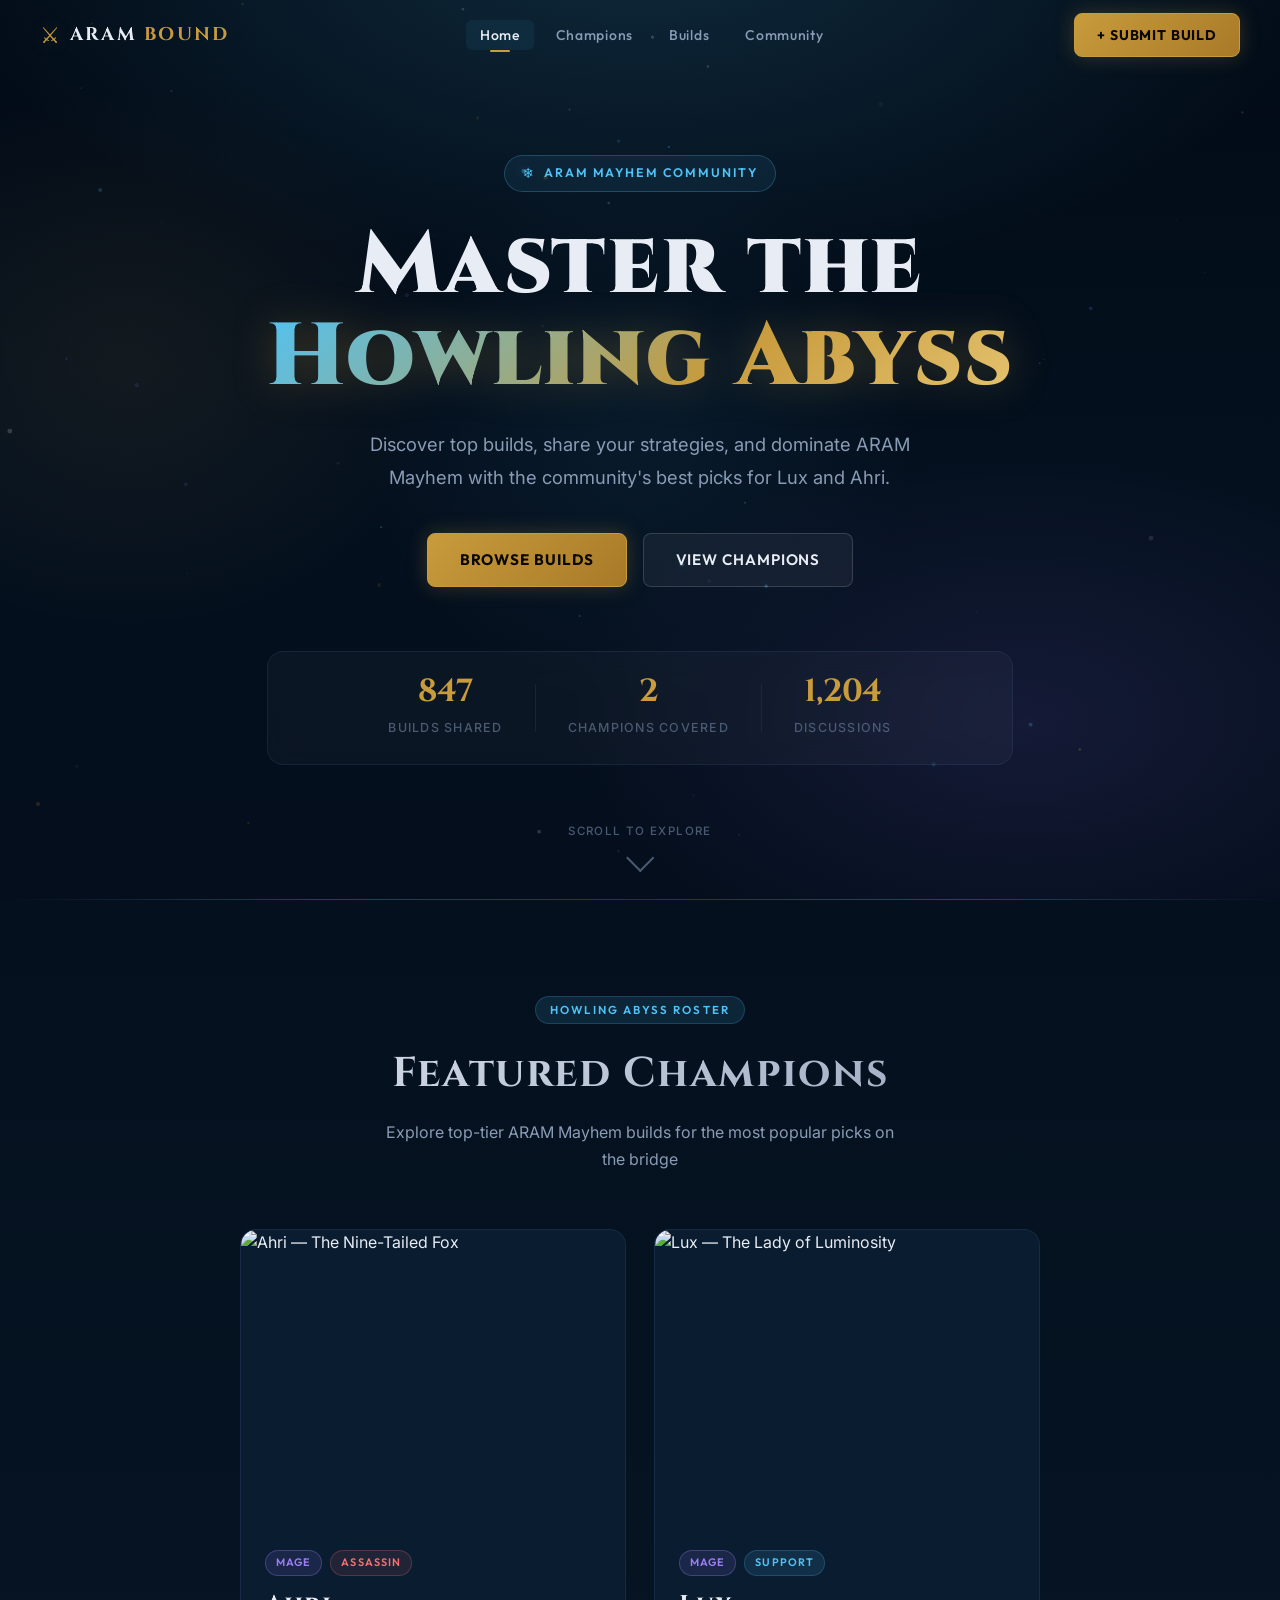
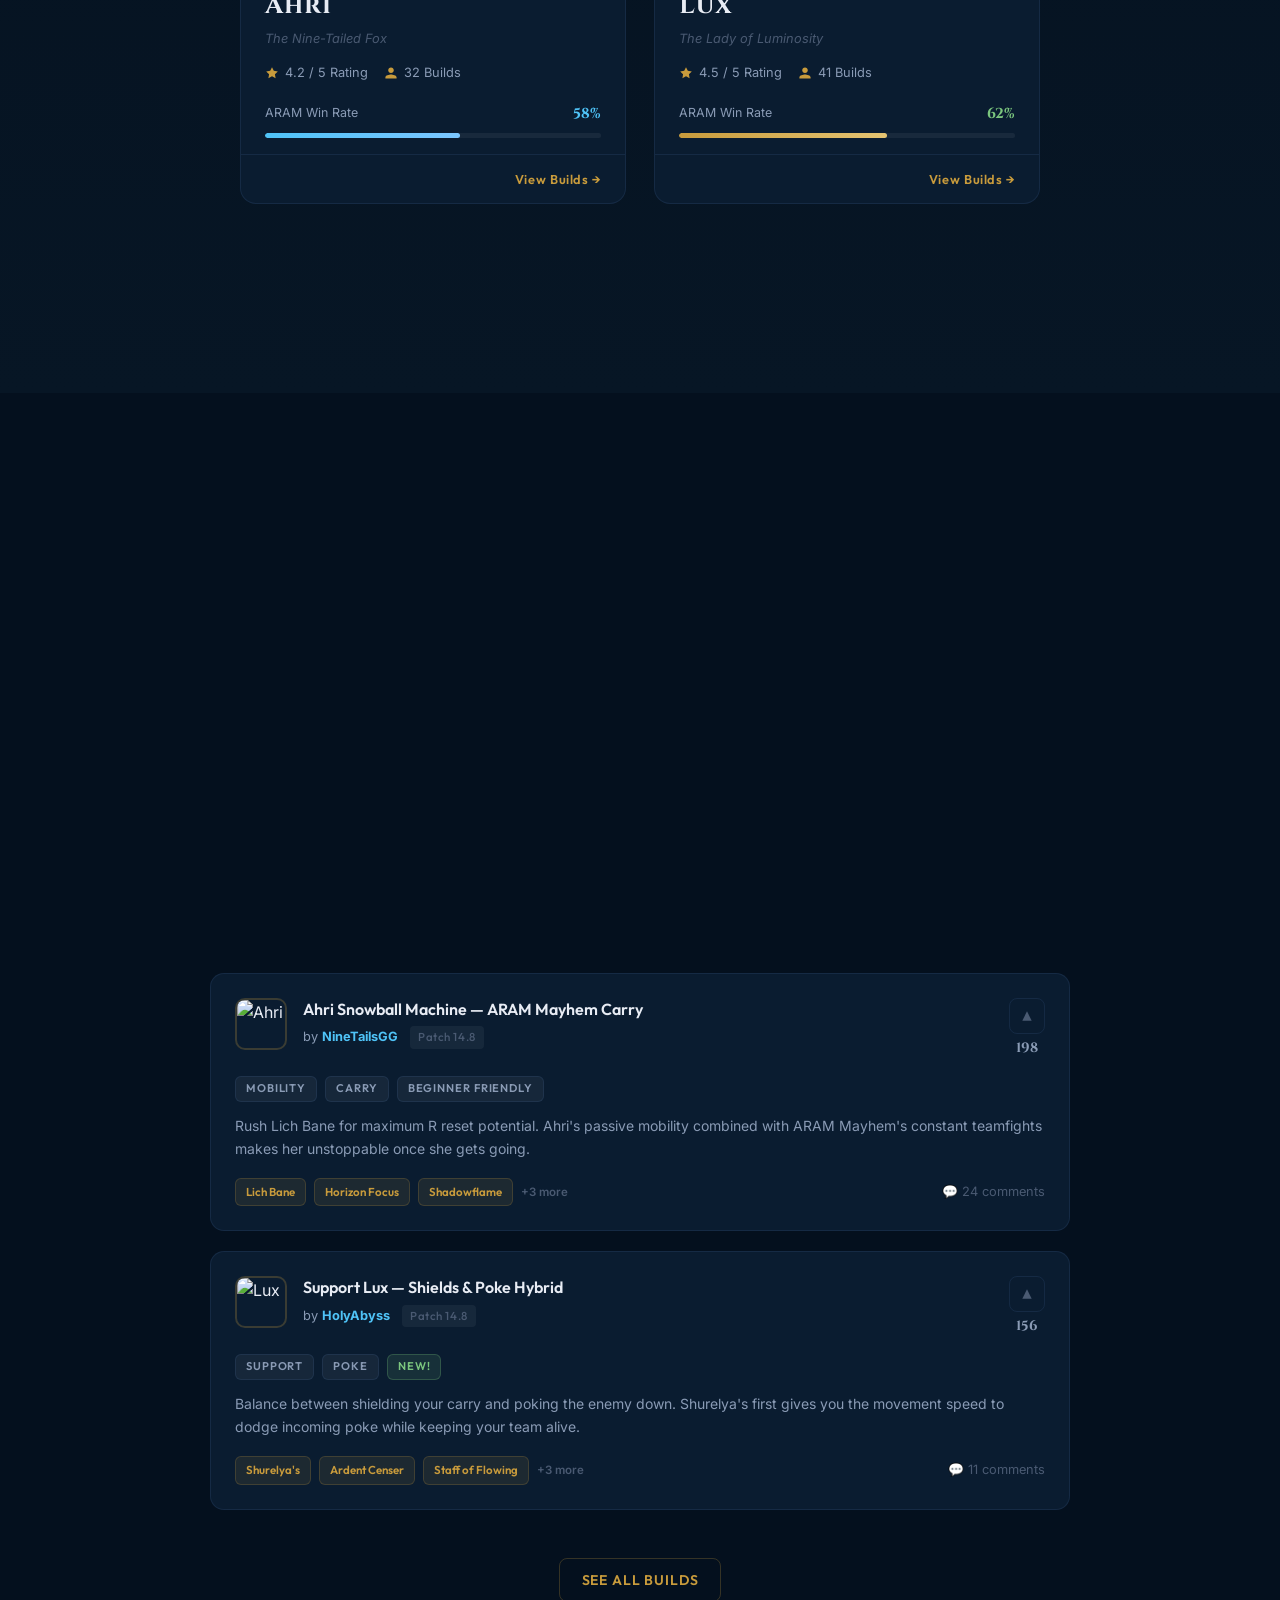
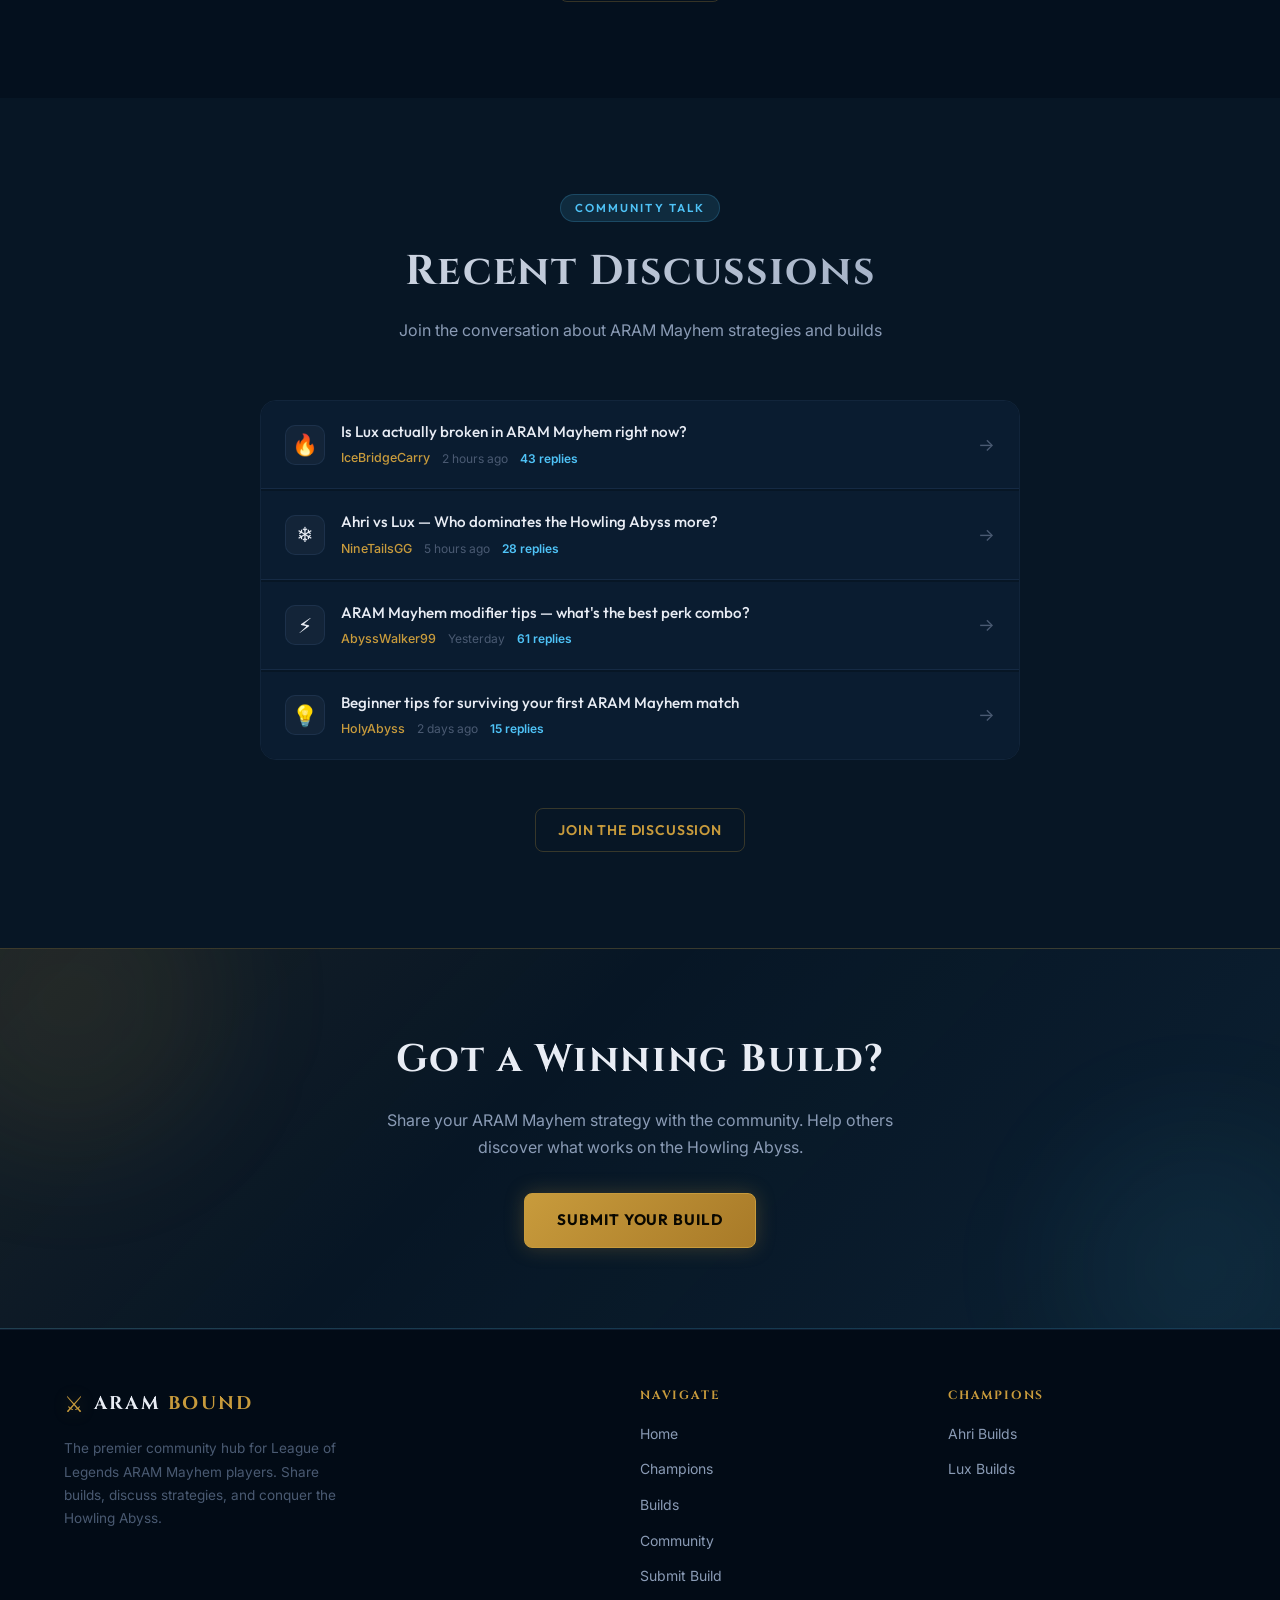
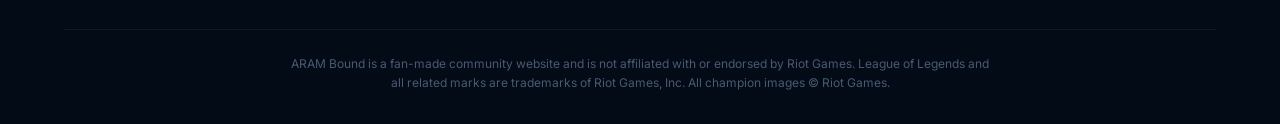
==== index.html @ bd095f84 "Homepage / Champion Page Created the homepage and Champion page of ARAM Bound using CSS HTML and JAV" ====
<!DOCTYPE html>
<html lang="en">
<head>
  <meta charset="UTF-8" />
  <meta name="viewport" content="width=device-width, initial-scale=1.0" />
  <title>ARAM Bound — ARAM Mayhem Community Hub</title>
  <meta name="description" content="The ultimate community hub for League of Legends ARAM Mayhem players. Discover top builds for Lux and Ahri, share strategies, and dominate the Howling Abyss." />
  <meta name="keywords" content="ARAM Mayhem, League of Legends, Lux builds, Ahri builds, Howling Abyss, LoL builds, ARAM community" />

  <!-- Open Graph (for sharing) -->
  <meta property="og:title" content="ARAM Bound — ARAM Mayhem Community Hub" />
  <meta property="og:description" content="Discover top builds, share strategies, and dominate ARAM Mayhem on the Howling Abyss." />
  <meta property="og:type" content="website" />

  <!-- Styles -->
  <link rel="stylesheet" href="css/style.css" />
</head>
<body>

  <!-- =====================================================
       NAVIGATION
  ====================================================== -->
  <nav class="navbar" id="navbar">
    <div class="nav-container">

      <!-- Logo -->
      <a href="index.html" class="nav-logo" id="nav-logo">
        <span class="logo-icon">⚔</span>
        <span class="logo-text">ARAM <span class="logo-accent">BOUND</span></span>
      </a>

      <!-- Nav Links -->
      <ul class="nav-links" id="navLinks">
        <li><a href="index.html"     class="nav-link active" id="nav-home">Home</a></li>
        <li><a href="champions.html" class="nav-link" id="nav-champions">Champions</a></li>
        <li><a href="builds.html"    class="nav-link" id="nav-builds">Builds</a></li>
        <li><a href="community.html" class="nav-link" id="nav-community">Community</a></li>
      </ul>

      <!-- Actions -->
      <div class="nav-actions">
        <a href="create.html" class="btn btn-primary" id="nav-submit-btn">+ Submit Build</a>
        <button class="hamburger" id="hamburger" aria-label="Toggle navigation menu">
          <span></span>
          <span></span>
          <span></span>
        </button>
      </div>

    </div>
  </nav>

  <!-- =====================================================
       HERO SECTION
  ====================================================== -->
  <section class="hero" id="hero">

    <!-- Background layers -->
    <div class="hero-bg">
      <canvas id="particles-canvas"></canvas>
    </div>

    <!-- Main hero content -->
    <div class="hero-content">

      <!-- Top badge -->
      <div class="hero-badge" id="hero-badge">
        <span class="badge-icon">❄</span>
        ARAM Mayhem Community
      </div>

      <!-- Headline -->
      <h1 class="hero-title" id="hero-title">
        Master the<br />
        <span class="title-accent">Howling Abyss</span>
      </h1>

      <!-- Subtitle -->
      <p class="hero-subtitle" id="hero-subtitle">
        Discover top builds, share your strategies, and dominate ARAM Mayhem
        with the community's best picks for Lux and Ahri.
      </p>

      <!-- CTA Buttons -->
      <div class="hero-cta">
        <a href="builds.html" class="btn btn-primary btn-large" id="hero-browse-builds">Browse Builds</a>
        <a href="champions.html" class="btn btn-ghost btn-large" id="hero-view-champions">View Champions</a>
      </div>

      <!-- Animated Stats -->
      <div class="hero-stats" id="hero-stats">
        <div class="stat">
          <span class="stat-number" id="stat-builds" data-target="847">0</span>
          <span class="stat-label">Builds Shared</span>
        </div>
        <div class="stat-divider"></div>
        <div class="stat">
          <span class="stat-number" id="stat-champions" data-target="2">0</span>
          <span class="stat-label">Champions Covered</span>
        </div>
        <div class="stat-divider"></div>
        <div class="stat">
          <span class="stat-number" id="stat-discussions" data-target="1204">0</span>
          <span class="stat-label">Discussions</span>
        </div>
      </div>

    </div>

    <!-- Scroll hint -->
    <div class="hero-scroll-indicator" id="scroll-hint">
      <span>Scroll to explore</span>
      <div class="scroll-arrow"></div>
    </div>

  </section>

  <!-- =====================================================
       FEATURED CHAMPIONS
  ====================================================== -->
  <section class="section champions-section" id="champions">
    <div class="container">

      <div class="section-header reveal">
        <span class="section-tag">Howling Abyss Roster</span>
        <h2 class="section-title">Featured Champions</h2>
        <p class="section-sub">Explore top-tier ARAM Mayhem builds for the most popular picks on the bridge</p>
      </div>

      <div class="champions-grid">

        <!-- ── Ahri Card ── -->
        <a href="champion-detail.html?champion=ahri" class="champion-card reveal" id="card-ahri">
          <div class="champion-card-image">
            <img
              src="https://ddragon.leagueoflegends.com/cdn/img/champion/loading/Ahri_0.jpg"
              alt="Ahri — The Nine-Tailed Fox"
              loading="lazy"
            />
            <div class="champion-card-glow"></div>
          </div>
          <div class="champion-card-body">
            <div class="champion-role-tags">
              <span class="role-tag role-mage">Mage</span>
              <span class="role-tag role-assassin">Assassin</span>
            </div>
            <h3 class="champion-name">Ahri</h3>
            <p class="champion-title">The Nine-Tailed Fox</p>
            <div class="champion-meta">
              <span class="meta-item">
                <!-- Star icon -->
                <svg width="14" height="14" viewBox="0 0 24 24" fill="currentColor" aria-hidden="true">
                  <path d="M12 2l3.09 6.26L22 9.27l-5 4.87 1.18 6.88L12 17.77l-6.18 3.25L7 14.14 2 9.27l6.91-1.01L12 2z"/>
                </svg>
                4.2 / 5 Rating
              </span>
              <span class="meta-item">
                <!-- Person icon -->
                <svg width="14" height="14" viewBox="0 0 24 24" fill="currentColor" aria-hidden="true">
                  <path d="M12 12c2.7 0 4.8-2.1 4.8-4.8S14.7 2.4 12 2.4 7.2 4.5 7.2 7.2 9.3 12 12 12zm0 2.4c-3.2 0-9.6 1.6-9.6 4.8v2.4h19.2v-2.4c0-3.2-6.4-4.8-9.6-4.8z"/>
                </svg>
                32 Builds
              </span>
            </div>
            <div class="win-rate-bar">
              <div class="win-rate-label">
                <span>ARAM Win Rate</span>
                <span class="win-rate-value good">58%</span>
              </div>
              <div class="progress-bar">
                <div class="progress-fill" data-width="58"></div>
              </div>
            </div>
          </div>
          <div class="champion-card-footer">
            <span class="view-builds">View Builds →</span>
          </div>
        </a>

        <!-- ── Lux Card ── -->
        <a href="champion-detail.html?champion=lux" class="champion-card reveal" id="card-lux">
          <div class="champion-card-image">
            <img
              src="https://ddragon.leagueoflegends.com/cdn/img/champion/loading/Lux_0.jpg"
              alt="Lux — The Lady of Luminosity"
              loading="lazy"
            />
            <div class="champion-card-glow"></div>
          </div>
          <div class="champion-card-body">
            <div class="champion-role-tags">
              <span class="role-tag role-mage">Mage</span>
              <span class="role-tag role-support">Support</span>
            </div>
            <h3 class="champion-name">Lux</h3>
            <p class="champion-title">The Lady of Luminosity</p>
            <div class="champion-meta">
              <span class="meta-item">
                <svg width="14" height="14" viewBox="0 0 24 24" fill="currentColor" aria-hidden="true">
                  <path d="M12 2l3.09 6.26L22 9.27l-5 4.87 1.18 6.88L12 17.77l-6.18 3.25L7 14.14 2 9.27l6.91-1.01L12 2z"/>
                </svg>
                4.5 / 5 Rating
              </span>
              <span class="meta-item">
                <svg width="14" height="14" viewBox="0 0 24 24" fill="currentColor" aria-hidden="true">
                  <path d="M12 12c2.7 0 4.8-2.1 4.8-4.8S14.7 2.4 12 2.4 7.2 4.5 7.2 7.2 9.3 12 12 12zm0 2.4c-3.2 0-9.6 1.6-9.6 4.8v2.4h19.2v-2.4c0-3.2-6.4-4.8-9.6-4.8z"/>
                </svg>
                41 Builds
              </span>
            </div>
            <div class="win-rate-bar">
              <div class="win-rate-label">
                <span>ARAM Win Rate</span>
                <span class="win-rate-value excellent">62%</span>
              </div>
              <div class="progress-bar">
                <div class="progress-fill progress-fill--lux" data-width="62"></div>
              </div>
            </div>
          </div>
          <div class="champion-card-footer">
            <span class="view-builds">View Builds →</span>
          </div>
        </a>

      </div><!-- /champions-grid -->

      <div class="section-cta reveal">
        <a href="champions.html" class="btn btn-outline" id="all-champions-btn">View All Champions</a>
      </div>

    </div>
  </section>

  <!-- =====================================================
       TOP BUILDS THIS WEEK
  ====================================================== -->
  <section class="section builds-section" id="top-builds">
    <div class="container">

      <div class="section-header reveal">
        <span class="section-tag">Community Favorites</span>
        <h2 class="section-title">Top Builds This Week</h2>
        <p class="section-sub">The highest-rated builds voted on by the ARAM Bound community</p>
      </div>

      <div class="builds-grid">

        <!-- Build 1 — Lux AP Burst -->
        <article class="build-card reveal" id="build-1">
          <div class="build-card-header">
            <img
              src="https://ddragon.leagueoflegends.com/cdn/14.8.1/img/champion/Lux.png"
              alt="Lux"
              class="build-champion-icon"
            />
            <div class="build-info">
              <h3 class="build-title">Full AP Burst Lux — One-Shot Everything</h3>
              <div class="build-meta">
                <span class="build-author">by <strong>IceBridgeCarry</strong></span>
                <span class="build-patch">Patch 14.8</span>
              </div>
            </div>
            <div class="build-upvote" id="upvote-1">
              <button class="upvote-btn" data-id="1" aria-label="Upvote this build">
                <svg width="14" height="14" viewBox="0 0 24 24" fill="currentColor" aria-hidden="true">
                  <path d="M12 4L4 20h16L12 4z"/>
                </svg>
              </button>
              <span class="upvote-count" id="vote-count-1">234</span>
            </div>
          </div>
          <div class="build-tags">
            <span class="build-tag">Full AP</span>
            <span class="build-tag">Burst</span>
            <span class="build-tag">High Skill</span>
          </div>
          <p class="build-description">
            Max out Shadowflame into Rabadon's for absurd burst damage. Pair with Void Staff
            and watch the enemy team melt from full health. Lux's R becomes a global death laser.
          </p>
          <div class="build-footer">
            <div class="build-items">
              <span class="item-badge">Shadowflame</span>
              <span class="item-badge">Rabadon's</span>
              <span class="item-badge">Void Staff</span>
              <span class="item-more">+3 more</span>
            </div>
            <div class="build-stats-mini">
              <span class="comment-count">💬 18 comments</span>
            </div>
          </div>
        </article>

        <!-- Build 2 — Ahri Snowball -->
        <article class="build-card reveal" id="build-2">
          <div class="build-card-header">
            <img
              src="https://ddragon.leagueoflegends.com/cdn/14.8.1/img/champion/Ahri.png"
              alt="Ahri"
              class="build-champion-icon"
            />
            <div class="build-info">
              <h3 class="build-title">Ahri Snowball Machine — ARAM Mayhem Carry</h3>
              <div class="build-meta">
                <span class="build-author">by <strong>NineTailsGG</strong></span>
                <span class="build-patch">Patch 14.8</span>
              </div>
            </div>
            <div class="build-upvote" id="upvote-2">
              <button class="upvote-btn" data-id="2" aria-label="Upvote this build">
                <svg width="14" height="14" viewBox="0 0 24 24" fill="currentColor" aria-hidden="true">
                  <path d="M12 4L4 20h16L12 4z"/>
                </svg>
              </button>
              <span class="upvote-count" id="vote-count-2">198</span>
            </div>
          </div>
          <div class="build-tags">
            <span class="build-tag">Mobility</span>
            <span class="build-tag">Carry</span>
            <span class="build-tag">Beginner Friendly</span>
          </div>
          <p class="build-description">
            Rush Lich Bane for maximum R reset potential. Ahri's passive mobility combined with
            ARAM Mayhem's constant teamfights makes her unstoppable once she gets going.
          </p>
          <div class="build-footer">
            <div class="build-items">
              <span class="item-badge">Lich Bane</span>
              <span class="item-badge">Horizon Focus</span>
              <span class="item-badge">Shadowflame</span>
              <span class="item-more">+3 more</span>
            </div>
            <div class="build-stats-mini">
              <span class="comment-count">💬 24 comments</span>
            </div>
          </div>
        </article>

        <!-- Build 3 — Lux Support Poke -->
        <article class="build-card reveal" id="build-3">
          <div class="build-card-header">
            <img
              src="https://ddragon.leagueoflegends.com/cdn/14.8.1/img/champion/Lux.png"
              alt="Lux"
              class="build-champion-icon"
            />
            <div class="build-info">
              <h3 class="build-title">Support Lux — Shields &amp; Poke Hybrid</h3>
              <div class="build-meta">
                <span class="build-author">by <strong>HolyAbyss</strong></span>
                <span class="build-patch">Patch 14.8</span>
              </div>
            </div>
            <div class="build-upvote" id="upvote-3">
              <button class="upvote-btn" data-id="3" aria-label="Upvote this build">
                <svg width="14" height="14" viewBox="0 0 24 24" fill="currentColor" aria-hidden="true">
                  <path d="M12 4L4 20h16L12 4z"/>
                </svg>
              </button>
              <span class="upvote-count" id="vote-count-3">156</span>
            </div>
          </div>
          <div class="build-tags">
            <span class="build-tag">Support</span>
            <span class="build-tag">Poke</span>
            <span class="build-tag tag-new">New!</span>
          </div>
          <p class="build-description">
            Balance between shielding your carry and poking the enemy down. Shurelya's first
            gives you the movement speed to dodge incoming poke while keeping your team alive.
          </p>
          <div class="build-footer">
            <div class="build-items">
              <span class="item-badge">Shurelya's</span>
              <span class="item-badge">Ardent Censer</span>
              <span class="item-badge">Staff of Flowing</span>
              <span class="item-more">+3 more</span>
            </div>
            <div class="build-stats-mini">
              <span class="comment-count">💬 11 comments</span>
            </div>
          </div>
        </article>

      </div><!-- /builds-grid -->

      <div class="section-cta reveal">
        <a href="builds.html" class="btn btn-outline" id="all-builds-btn">See All Builds</a>
      </div>

    </div>
  </section>

  <!-- =====================================================
       RECENT DISCUSSIONS
  ====================================================== -->
  <section class="section discussions-section" id="discussions">
    <div class="container">

      <div class="section-header reveal">
        <span class="section-tag">Community Talk</span>
        <h2 class="section-title">Recent Discussions</h2>
        <p class="section-sub">Join the conversation about ARAM Mayhem strategies and builds</p>
      </div>

      <div class="discussions-list reveal">

        <a href="community.html" class="discussion-item" id="disc-1">
          <div class="discussion-icon">🔥</div>
          <div class="discussion-content">
            <h4 class="discussion-title">Is Lux actually broken in ARAM Mayhem right now?</h4>
            <div class="discussion-meta">
              <span class="disc-author">IceBridgeCarry</span>
              <span class="disc-time">2 hours ago</span>
              <span class="disc-replies">43 replies</span>
            </div>
          </div>
          <div class="discussion-arrow">→</div>
        </a>

        <a href="community.html" class="discussion-item" id="disc-2">
          <div class="discussion-icon">❄</div>
          <div class="discussion-content">
            <h4 class="discussion-title">Ahri vs Lux — Who dominates the Howling Abyss more?</h4>
            <div class="discussion-meta">
              <span class="disc-author">NineTailsGG</span>
              <span class="disc-time">5 hours ago</span>
              <span class="disc-replies">28 replies</span>
            </div>
          </div>
          <div class="discussion-arrow">→</div>
        </a>

        <a href="community.html" class="discussion-item" id="disc-3">
          <div class="discussion-icon">⚡</div>
          <div class="discussion-content">
            <h4 class="discussion-title">ARAM Mayhem modifier tips — what's the best perk combo?</h4>
            <div class="discussion-meta">
              <span class="disc-author">AbyssWalker99</span>
              <span class="disc-time">Yesterday</span>
              <span class="disc-replies">61 replies</span>
            </div>
          </div>
          <div class="discussion-arrow">→</div>
        </a>

        <a href="community.html" class="discussion-item" id="disc-4">
          <div class="discussion-icon">💡</div>
          <div class="discussion-content">
            <h4 class="discussion-title">Beginner tips for surviving your first ARAM Mayhem match</h4>
            <div class="discussion-meta">
              <span class="disc-author">HolyAbyss</span>
              <span class="disc-time">2 days ago</span>
              <span class="disc-replies">15 replies</span>
            </div>
          </div>
          <div class="discussion-arrow">→</div>
        </a>

      </div><!-- /discussions-list -->

      <div class="section-cta reveal">
        <a href="community.html" class="btn btn-outline" id="join-discussion-btn">Join the Discussion</a>
      </div>

    </div>
  </section>

  <!-- =====================================================
       CTA BANNER — Submit a Build
  ====================================================== -->
  <section class="cta-banner" id="submit-cta">
    <div class="cta-decoration">
      <div class="cta-orb cta-orb--1"></div>
      <div class="cta-orb cta-orb--2"></div>
    </div>
    <div class="container">
      <div class="cta-content reveal">
        <h2 class="cta-title">Got a Winning Build?</h2>
        <p class="cta-sub">
          Share your ARAM Mayhem strategy with the community.
          Help others discover what works on the Howling Abyss.
        </p>
        <a href="create.html" class="btn btn-primary btn-large" id="submit-build-btn">
          Submit Your Build
        </a>
      </div>
    </div>
  </section>

  <!-- =====================================================
       FOOTER
  ====================================================== -->
  <footer class="footer" id="footer">
    <div class="container">
      <div class="footer-grid">

        <!-- Brand -->
        <div class="footer-brand">
          <a href="index.html" class="nav-logo footer-logo" id="footer-logo">
            <span class="logo-icon">⚔</span>
            <span class="logo-text">ARAM <span class="logo-accent">BOUND</span></span>
          </a>
          <p class="footer-tagline">
            The premier community hub for League of Legends ARAM Mayhem players.
            Share builds, discuss strategies, and conquer the Howling Abyss.
          </p>
        </div>

        <!-- Nav links -->
        <div class="footer-links">
          <h4 class="footer-heading">Navigate</h4>
          <ul>
            <li><a href="index.html">Home</a></li>
            <li><a href="champions.html">Champions</a></li>
            <li><a href="builds.html">Builds</a></li>
            <li><a href="community.html">Community</a></li>
            <li><a href="create.html">Submit Build</a></li>
          </ul>
        </div>

        <!-- Champion links -->
        <div class="footer-links">
          <h4 class="footer-heading">Champions</h4>
          <ul>
            <li><a href="champion-detail.html?champion=ahri">Ahri Builds</a></li>
            <li><a href="champion-detail.html?champion=lux">Lux Builds</a></li>
          </ul>
        </div>

      </div><!-- /footer-grid -->

      <div class="footer-bottom">
        <p class="footer-disclaimer">
          ARAM Bound is a fan-made community website and is not affiliated with or endorsed by Riot Games.
          League of Legends and all related marks are trademarks of Riot Games, Inc.
          All champion images © Riot Games.
        </p>
      </div>
    </div>
  </footer>

  <!-- JavaScript -->
  <script src="js/main.js"></script>
</body>
</html>
---- css/style.css ----
/* ============================================================
   ARAM BOUND — Main Stylesheet
   Theme: ARAM Mayhem | Dark navy + Ice Blue + Gold
   ============================================================ */

/* --- Google Fonts --- */
@import url('https://fonts.googleapis.com/css2?family=Cinzel:wght@400;600;700;900&family=Inter:wght@300;400;500;600;700&family=Outfit:wght@300;400;500;600&display=swap');

/* ============================================================
   DESIGN TOKENS (CSS Custom Properties)
   ============================================================ */
:root {
  /* Backgrounds */
  --bg-deep:     #020b16;
  --bg-base:     #04101e;
  --bg-surface:  #071625;
  --bg-card:     #0a1c30;
  --bg-card-hover: #0d2138;

  /* Accent Colors */
  --gold:        #c89b3c;
  --gold-light:  #e5c472;
  --gold-glow:   rgba(200, 155, 60, 0.25);
  --ice-blue:    #4fc3f7;
  --ice-dim:     rgba(79, 195, 247, 0.12);
  --ice-glow:    rgba(79, 195, 247, 0.3);
  --purple:      #8b6cf0;
  --purple-dim:  rgba(139, 108, 240, 0.15);

  /* Text */
  --text-primary:   #e8ecf4;
  --text-secondary: #8a9bb5;
  --text-muted:     #4a5a72;

  /* Borders */
  --border:          rgba(79, 120, 180, 0.15);
  --border-gold:     rgba(200, 155, 60, 0.25);
  --border-ice:      rgba(79, 195, 247, 0.2);

  /* Transitions */
  --transition-fast: 0.18s ease;
  --transition-med:  0.3s ease;
  --transition-slow: 0.5s ease;

  /* Fonts */
  --font-heading: 'Cinzel', Georgia, serif;
  --font-body:    'Inter', system-ui, sans-serif;
  --font-ui:      'Outfit', system-ui, sans-serif;

  /* Shadows */
  --shadow-card:  0 4px 24px rgba(0, 0, 0, 0.5);
  --shadow-glow-gold: 0 0 24px rgba(200, 155, 60, 0.2);
  --shadow-glow-ice:  0 0 24px rgba(79, 195, 247, 0.2);
}

/* ============================================================
   RESET & BASE
   ============================================================ */
*, *::before, *::after {
  box-sizing: border-box;
  margin: 0;
  padding: 0;
}

html {
  scroll-behavior: smooth;
  font-size: 16px;
}

body {
  font-family: var(--font-body);
  background-color: var(--bg-deep);
  color: var(--text-primary);
  line-height: 1.6;
  overflow-x: hidden;
  -webkit-font-smoothing: antialiased;
}

a {
  color: inherit;
  text-decoration: none;
}

img {
  max-width: 100%;
  display: block;
}

ul {
  list-style: none;
}

button {
  cursor: pointer;
  border: none;
  background: none;
  font-family: inherit;
}

/* ============================================================
   LAYOUT UTILITIES
   ============================================================ */
.container {
  width: 100%;
  max-width: 1200px;
  margin: 0 auto;
  padding: 0 24px;
}

.section {
  padding: 96px 0;
  position: relative;
}

/* ============================================================
   NAVIGATION
   ============================================================ */
.navbar {
  position: fixed;
  top: 0;
  left: 0;
  right: 0;
  z-index: 1000;
  padding: 0 24px;
  height: 70px;
  display: flex;
  align-items: center;
  transition: background var(--transition-med), backdrop-filter var(--transition-med), box-shadow var(--transition-med);
}

.navbar.scrolled {
  background: rgba(4, 16, 30, 0.92);
  backdrop-filter: blur(18px);
  -webkit-backdrop-filter: blur(18px);
  box-shadow: 0 1px 0 var(--border), 0 4px 32px rgba(0, 0, 0, 0.5);
}

.nav-container {
  width: 100%;
  max-width: 1200px;
  margin: 0 auto;
  display: flex;
  align-items: center;
  justify-content: space-between;
  gap: 32px;
}

/* Logo */
.nav-logo {
  display: flex;
  align-items: center;
  gap: 10px;
  flex-shrink: 0;
}

.logo-icon {
  font-size: 1.4rem;
  color: var(--gold);
  filter: drop-shadow(0 0 8px var(--gold-glow));
}

.logo-text {
  font-family: var(--font-heading);
  font-size: 1.15rem;
  font-weight: 700;
  letter-spacing: 0.12em;
  color: var(--text-primary);
  text-transform: uppercase;
}

.logo-accent {
  color: var(--gold);
}

/* Nav Links */
.nav-links {
  display: flex;
  align-items: center;
  gap: 8px;
}

.nav-link {
  font-family: var(--font-ui);
  font-size: 0.875rem;
  font-weight: 500;
  letter-spacing: 0.05em;
  padding: 6px 14px;
  border-radius: 6px;
  color: var(--text-secondary);
  transition: color var(--transition-fast), background var(--transition-fast);
  position: relative;
}

.nav-link:hover,
.nav-link.active {
  color: var(--text-primary);
  background: rgba(79, 195, 247, 0.07);
}

.nav-link.active::after {
  content: '';
  position: absolute;
  bottom: -2px;
  left: 50%;
  transform: translateX(-50%);
  width: 20px;
  height: 2px;
  background: var(--gold);
  border-radius: 2px;
}

/* Nav Actions */
.nav-actions {
  display: flex;
  align-items: center;
  gap: 12px;
}

/* Hamburger */
.hamburger {
  display: none;
  flex-direction: column;
  gap: 5px;
  padding: 6px;
  border-radius: 6px;
  cursor: pointer;
  transition: background var(--transition-fast);
}

.hamburger:hover { background: var(--bg-card); }

.hamburger span {
  display: block;
  width: 22px;
  height: 2px;
  background: var(--text-secondary);
  border-radius: 2px;
  transition: transform var(--transition-med), opacity var(--transition-fast);
}

.hamburger.open span:nth-child(1) { transform: translateY(7px) rotate(45deg); }
.hamburger.open span:nth-child(2) { opacity: 0; }
.hamburger.open span:nth-child(3) { transform: translateY(-7px) rotate(-45deg); }

/* ============================================================
   BUTTONS
   ============================================================ */
.btn {
  display: inline-flex;
  align-items: center;
  justify-content: center;
  gap: 8px;
  font-family: var(--font-ui);
  font-size: 0.875rem;
  font-weight: 600;
  letter-spacing: 0.06em;
  padding: 10px 22px;
  border-radius: 8px;
  border: 1.5px solid transparent;
  cursor: pointer;
  transition: all var(--transition-fast);
  white-space: nowrap;
  text-transform: uppercase;
}

.btn-primary {
  background: linear-gradient(135deg, #c89b3c, #a87a28);
  border-color: #c89b3c;
  color: #0a0800;
  font-weight: 700;
  box-shadow: 0 0 20px rgba(200, 155, 60, 0.25);
}

.btn-primary:hover {
  background: linear-gradient(135deg, #e5c472, #c89b3c);
  box-shadow: 0 0 32px rgba(200, 155, 60, 0.45);
  transform: translateY(-1px);
}

.btn-ghost {
  background: rgba(255,255,255,0.05);
  border-color: rgba(255,255,255,0.15);
  color: var(--text-primary);
}

.btn-ghost:hover {
  background: rgba(79, 195, 247, 0.1);
  border-color: var(--ice-blue);
  color: var(--ice-blue);
  transform: translateY(-1px);
}

.btn-outline {
  background: transparent;
  border-color: var(--border-gold);
  color: var(--gold);
}

.btn-outline:hover {
  background: rgba(200, 155, 60, 0.1);
  border-color: var(--gold);
  box-shadow: var(--shadow-glow-gold);
  transform: translateY(-1px);
}

.btn-large {
  padding: 14px 32px;
  font-size: 0.95rem;
}

/* ============================================================
   SECTION HEADERS
   ============================================================ */
.section-header {
  text-align: center;
  margin-bottom: 56px;
}

.section-tag {
  display: inline-block;
  font-family: var(--font-ui);
  font-size: 0.72rem;
  font-weight: 600;
  letter-spacing: 0.18em;
  text-transform: uppercase;
  color: var(--ice-blue);
  background: var(--ice-dim);
  border: 1px solid var(--border-ice);
  padding: 4px 14px;
  border-radius: 100px;
  margin-bottom: 16px;
}

.section-title {
  font-family: var(--font-heading);
  font-size: clamp(1.8rem, 4vw, 2.6rem);
  font-weight: 700;
  color: var(--text-primary);
  letter-spacing: 0.04em;
  margin-bottom: 12px;
  background: linear-gradient(135deg, #e8ecf4 0%, #8a9bb5 100%);
  -webkit-background-clip: text;
  -webkit-text-fill-color: transparent;
  background-clip: text;
}

.section-sub {
  font-size: 1rem;
  color: var(--text-secondary);
  max-width: 520px;
  margin: 0 auto;
  line-height: 1.7;
}

.section-cta {
  text-align: center;
  margin-top: 48px;
}

/* ============================================================
   HERO SECTION
   ============================================================ */
.hero {
  position: relative;
  min-height: 100vh;
  display: flex;
  align-items: center;
  justify-content: center;
  overflow: hidden;
  padding: 120px 24px 100px;
}

.hero-bg {
  position: absolute;
  inset: 0;
  background:
    radial-gradient(ellipse 80% 60% at 50% -10%, rgba(79, 195, 247, 0.18) 0%, transparent 70%),
    radial-gradient(ellipse 60% 50% at 80% 80%, rgba(139, 108, 240, 0.12) 0%, transparent 60%),
    radial-gradient(ellipse 50% 60% at 10% 40%, rgba(200, 155, 60, 0.08) 0%, transparent 50%),
    linear-gradient(180deg, #020b16 0%, #04101e 50%, #040e1c 100%);
}

/* Snowflake / ice crystal decoration */
.hero-bg::before {
  content: '';
  position: absolute;
  top: 15%;
  left: 50%;
  transform: translateX(-50%);
  width: 600px;
  height: 600px;
  background: radial-gradient(ellipse, rgba(79, 195, 247, 0.06) 0%, transparent 65%);
  pointer-events: none;
}

/* Horizontal divider line */
.hero-bg::after {
  content: '';
  position: absolute;
  bottom: 0;
  left: 0;
  right: 0;
  height: 1px;
  background: linear-gradient(90deg, transparent, rgba(79, 195, 247, 0.3), var(--gold-glow), rgba(79, 195, 247, 0.3), transparent);
}

/* Particle Canvas */
#particles-canvas {
  position: absolute;
  inset: 0;
  pointer-events: none;
  opacity: 0.6;
}

.hero-content {
  position: relative;
  z-index: 2;
  text-align: center;
  max-width: 780px;
  margin: 0 auto;
}

.hero-badge {
  display: inline-flex;
  align-items: center;
  gap: 8px;
  font-family: var(--font-ui);
  font-size: 0.78rem;
  font-weight: 600;
  letter-spacing: 0.15em;
  text-transform: uppercase;
  color: var(--ice-blue);
  background: rgba(79, 195, 247, 0.08);
  border: 1px solid rgba(79, 195, 247, 0.25);
  padding: 6px 18px;
  border-radius: 100px;
  margin-bottom: 28px;
  animation: fadeSlideDown 0.7s ease both;
}

.badge-icon {
  font-size: 0.875rem;
  animation: iceSpin 4s linear infinite;
}

@keyframes iceSpin {
  0%, 100% { transform: rotate(0deg) scale(1); }
  50% { transform: rotate(180deg) scale(1.1); }
}

.hero-title {
  font-family: var(--font-heading);
  font-size: clamp(3rem, 8vw, 5.5rem);
  font-weight: 900;
  line-height: 1.05;
  letter-spacing: 0.02em;
  color: var(--text-primary);
  margin-bottom: 24px;
  animation: fadeSlideDown 0.7s 0.1s ease both;
}

.title-accent {
  background: linear-gradient(135deg, var(--ice-blue) 0%, var(--gold) 60%, var(--gold-light) 100%);
  -webkit-background-clip: text;
  -webkit-text-fill-color: transparent;
  background-clip: text;
  filter: drop-shadow(0 0 20px rgba(200, 155, 60, 0.3));
}

.hero-subtitle {
  font-size: clamp(1rem, 2vw, 1.15rem);
  color: var(--text-secondary);
  max-width: 560px;
  margin: 0 auto 40px;
  line-height: 1.75;
  animation: fadeSlideDown 0.7s 0.2s ease both;
}

.hero-cta {
  display: flex;
  align-items: center;
  justify-content: center;
  gap: 16px;
  flex-wrap: wrap;
  margin-bottom: 64px;
  animation: fadeSlideDown 0.7s 0.3s ease both;
}

/* Hero Stats */
.hero-stats {
  display: flex;
  align-items: center;
  justify-content: center;
  gap: 0;
  background: rgba(255,255,255,0.03);
  border: 1px solid var(--border);
  border-radius: 16px;
  padding: 24px 40px;
  backdrop-filter: blur(12px);
  animation: fadeSlideDown 0.7s 0.4s ease both;
}

.stat {
  text-align: center;
  padding: 0 32px;
}

.stat-number {
  display: block;
  font-family: var(--font-heading);
  font-size: 2rem;
  font-weight: 700;
  color: var(--gold);
  line-height: 1;
  margin-bottom: 6px;
  letter-spacing: -0.02em;
}

.stat-label {
  font-size: 0.78rem;
  font-weight: 500;
  letter-spacing: 0.1em;
  text-transform: uppercase;
  color: var(--text-muted);
}

.stat-divider {
  width: 1px;
  height: 48px;
  background: var(--border);
  flex-shrink: 0;
}

/* Scroll indicator */
.hero-scroll-indicator {
  position: absolute;
  bottom: 32px;
  left: 50%;
  transform: translateX(-50%);
  display: flex;
  flex-direction: column;
  align-items: center;
  gap: 8px;
  z-index: 2;
  animation: fadeIn 1s 1s ease both;
}

.hero-scroll-indicator span {
  font-size: 0.72rem;
  font-weight: 500;
  letter-spacing: 0.12em;
  text-transform: uppercase;
  color: var(--text-muted);
}

.scroll-arrow {
  width: 20px;
  height: 20px;
  border-right: 2px solid var(--text-muted);
  border-bottom: 2px solid var(--text-muted);
  transform: rotate(45deg);
  animation: scrollBounce 1.5s ease infinite;
}

@keyframes scrollBounce {
  0%, 100% { transform: rotate(45deg) translateY(0); opacity: 0.5; }
  50% { transform: rotate(45deg) translateY(5px); opacity: 1; }
}

/* ============================================================
   CHAMPION CARDS
   ============================================================ */
.champions-section {
  background: linear-gradient(180deg, var(--bg-base) 0%, var(--bg-surface) 100%);
}

.champions-grid {
  display: grid;
  grid-template-columns: repeat(auto-fit, minmax(320px, 1fr));
  gap: 28px;
  max-width: 800px;
  margin: 0 auto;
}

.champion-card {
  display: flex;
  flex-direction: column;
  background: var(--bg-card);
  border: 1px solid var(--border);
  border-radius: 16px;
  overflow: hidden;
  cursor: pointer;
  transition: transform var(--transition-med), box-shadow var(--transition-med), border-color var(--transition-med);
  position: relative;
}

.champion-card:hover {
  transform: translateY(-6px);
  box-shadow: var(--shadow-card), var(--shadow-glow-gold);
  border-color: var(--border-gold);
}

.champion-card:hover .champion-card-glow {
  opacity: 1;
}

.champion-card:hover .champion-card-image img {
  transform: scale(1.06);
}

/* Card Image */
.champion-card-image {
  position: relative;
  height: 300px;
  overflow: hidden;
}

.champion-card-image img {
  width: 100%;
  height: 100%;
  object-fit: cover;
  object-position: top center;
  transition: transform 0.5s ease;
}

.champion-card-image::after {
  content: '';
  position: absolute;
  bottom: 0;
  left: 0;
  right: 0;
  height: 120px;
  background: linear-gradient(to top, var(--bg-card), transparent);
}

.champion-card-glow {
  position: absolute;
  inset: 0;
  background: linear-gradient(135deg, rgba(200,155,60,0.12), rgba(79,195,247,0.08));
  opacity: 0;
  transition: opacity var(--transition-med);
  pointer-events: none;
}

/* Card Body */
.champion-card-body {
  padding: 20px 24px 16px;
  flex: 1;
}

.champion-role-tags {
  display: flex;
  gap: 8px;
  margin-bottom: 10px;
  flex-wrap: wrap;
}

.role-tag {
  font-family: var(--font-ui);
  font-size: 0.68rem;
  font-weight: 600;
  letter-spacing: 0.1em;
  text-transform: uppercase;
  padding: 3px 10px;
  border-radius: 100px;
  border: 1px solid;
}

.role-mage {
  color: #9b7ff0;
  background: rgba(155, 127, 240, 0.12);
  border-color: rgba(155, 127, 240, 0.3);
}

.role-assassin {
  color: #f07070;
  background: rgba(240, 112, 112, 0.1);
  border-color: rgba(240, 112, 112, 0.25);
}

.role-support {
  color: var(--ice-blue);
  background: var(--ice-dim);
  border-color: var(--border-ice);
}

.champion-name {
  font-family: var(--font-heading);
  font-size: 1.6rem;
  font-weight: 700;
  letter-spacing: 0.04em;
  color: var(--text-primary);
  margin-bottom: 2px;
}

.champion-title {
  font-size: 0.8rem;
  color: var(--text-muted);
  font-style: italic;
  margin-bottom: 14px;
}

.champion-meta {
  display: flex;
  gap: 16px;
  margin-bottom: 18px;
}

.meta-item {
  display: flex;
  align-items: center;
  gap: 6px;
  font-size: 0.8rem;
  color: var(--text-secondary);
}

.meta-item svg {
  color: var(--gold);
  flex-shrink: 0;
}

/* Win Rate Bar */
.win-rate-bar { width: 100%; }

.win-rate-label {
  display: flex;
  justify-content: space-between;
  align-items: center;
  margin-bottom: 8px;
  font-size: 0.78rem;
  color: var(--text-secondary);
}

.win-rate-value {
  font-weight: 700;
  font-family: var(--font-heading);
  font-size: 0.9rem;
}

.win-rate-value.good     { color: #4fc3f7; }
.win-rate-value.excellent { color: #7bc67e; }

.progress-bar {
  height: 5px;
  background: rgba(255,255,255,0.06);
  border-radius: 100px;
  overflow: hidden;
}

.progress-fill {
  height: 100%;
  background: linear-gradient(90deg, #4fc3f7, #7bc6ff);
  border-radius: 100px;
  width: 0;
  transition: width 1.2s cubic-bezier(0.4, 0, 0.2, 1);
}

.progress-fill--lux {
  background: linear-gradient(90deg, #c89b3c, #e5c472);
}

/* Card Footer */
.champion-card-footer {
  padding: 14px 24px;
  border-top: 1px solid var(--border);
  display: flex;
  justify-content: flex-end;
}

.view-builds {
  font-family: var(--font-ui);
  font-size: 0.8rem;
  font-weight: 600;
  color: var(--gold);
  letter-spacing: 0.05em;
  transition: letter-spacing var(--transition-fast), color var(--transition-fast);
}

.champion-card:hover .view-builds {
  letter-spacing: 0.1em;
  color: var(--gold-light);
}

/* ============================================================
   BUILDS SECTION
   ============================================================ */
.builds-section {
  background: var(--bg-base);
}

.builds-grid {
  display: grid;
  grid-template-columns: 1fr;
  gap: 20px;
  max-width: 860px;
  margin: 0 auto;
}

.build-card {
  background: var(--bg-card);
  border: 1px solid var(--border);
  border-radius: 14px;
  padding: 24px;
  transition: transform var(--transition-fast), border-color var(--transition-fast), box-shadow var(--transition-fast);
}

.build-card:hover {
  transform: translateY(-3px);
  border-color: var(--border-gold);
  box-shadow: var(--shadow-card);
}

.build-card-header {
  display: flex;
  align-items: flex-start;
  gap: 16px;
  margin-bottom: 16px;
}

.build-champion-icon {
  width: 52px;
  height: 52px;
  border-radius: 10px;
  border: 2px solid var(--border-gold);
  object-fit: cover;
  flex-shrink: 0;
}

.build-info {
  flex: 1;
  min-width: 0;
}

.build-title {
  font-family: var(--font-ui);
  font-size: 1rem;
  font-weight: 600;
  color: var(--text-primary);
  margin-bottom: 6px;
  line-height: 1.4;
}

.build-meta {
  display: flex;
  align-items: center;
  gap: 12px;
  flex-wrap: wrap;
}

.build-author {
  font-size: 0.8rem;
  color: var(--text-secondary);
}

.build-author strong {
  color: var(--ice-blue);
}

.build-patch {
  font-size: 0.72rem;
  color: var(--text-muted);
  background: rgba(255,255,255,0.05);
  padding: 2px 8px;
  border-radius: 4px;
  font-family: var(--font-ui);
  font-weight: 500;
  letter-spacing: 0.05em;
}

/* Upvote */
.build-upvote {
  display: flex;
  flex-direction: column;
  align-items: center;
  gap: 4px;
  flex-shrink: 0;
}

.upvote-btn {
  width: 36px;
  height: 36px;
  border-radius: 8px;
  border: 1.5px solid var(--border);
  background: transparent;
  color: var(--text-muted);
  display: flex;
  align-items: center;
  justify-content: center;
  cursor: pointer;
  transition: all var(--transition-fast);
}

.upvote-btn:hover {
  border-color: var(--gold);
  color: var(--gold);
  background: var(--gold-glow);
}

.upvote-btn.voted {
  border-color: var(--gold);
  color: var(--gold);
  background: rgba(200, 155, 60, 0.15);
}

.upvote-btn svg {
  pointer-events: none;
}

.upvote-count {
  font-family: var(--font-heading);
  font-size: 0.85rem;
  font-weight: 700;
  color: var(--text-secondary);
  transition: color var(--transition-fast);
}

.build-upvote:has(.upvote-btn.voted) .upvote-count {
  color: var(--gold);
}

/* Build Tags */
.build-tags {
  display: flex;
  gap: 8px;
  flex-wrap: wrap;
  margin-bottom: 12px;
}

.build-tag {
  font-family: var(--font-ui);
  font-size: 0.7rem;
  font-weight: 600;
  letter-spacing: 0.08em;
  text-transform: uppercase;
  padding: 3px 10px;
  border-radius: 6px;
  background: rgba(255,255,255,0.05);
  color: var(--text-secondary);
  border: 1px solid var(--border);
}

.tag-new {
  background: rgba(123, 198, 126, 0.12);
  color: #7bc67e;
  border-color: rgba(123, 198, 126, 0.25);
}

/* Build Description */
.build-description {
  font-size: 0.875rem;
  color: var(--text-secondary);
  line-height: 1.65;
  margin-bottom: 18px;
}

/* Build Footer */
.build-footer {
  display: flex;
  align-items: center;
  justify-content: space-between;
  gap: 16px;
  flex-wrap: wrap;
}

.build-items {
  display: flex;
  align-items: center;
  gap: 8px;
  flex-wrap: wrap;
}

.item-badge {
  font-size: 0.72rem;
  font-weight: 600;
  padding: 4px 10px;
  border-radius: 6px;
  background: rgba(200, 155, 60, 0.1);
  color: var(--gold);
  border: 1px solid rgba(200, 155, 60, 0.2);
  font-family: var(--font-ui);
}

.item-more {
  font-size: 0.72rem;
  color: var(--text-muted);
  font-weight: 600;
}

.build-stats-mini {
  display: flex;
  gap: 12px;
  align-items: center;
}

.comment-count {
  font-size: 0.8rem;
  color: var(--text-muted);
}

/* ============================================================
   DISCUSSIONS SECTION
   ============================================================ */
.discussions-section {
  background: var(--bg-surface);
}

.discussions-list {
  display: flex;
  flex-direction: column;
  gap: 2px;
  max-width: 760px;
  margin: 0 auto;
  border: 1px solid var(--border);
  border-radius: 16px;
  overflow: hidden;
}

.discussion-item {
  display: flex;
  align-items: center;
  gap: 16px;
  padding: 20px 24px;
  background: var(--bg-card);
  border-bottom: 1px solid var(--border);
  cursor: pointer;
  transition: background var(--transition-fast), padding-left var(--transition-fast);
}

.discussion-item:last-child {
  border-bottom: none;
}

.discussion-item:hover {
  background: var(--bg-card-hover);
  padding-left: 30px;
}

.discussion-icon {
  font-size: 1.3rem;
  width: 40px;
  height: 40px;
  display: flex;
  align-items: center;
  justify-content: center;
  background: rgba(255,255,255,0.04);
  border-radius: 10px;
  flex-shrink: 0;
  border: 1px solid var(--border);
}

.discussion-content {
  flex: 1;
  min-width: 0;
}

.discussion-title {
  font-family: var(--font-ui);
  font-size: 0.95rem;
  font-weight: 500;
  color: var(--text-primary);
  margin-bottom: 6px;
  line-height: 1.4;
}

.discussion-item:hover .discussion-title {
  color: var(--ice-blue);
}

.discussion-meta {
  display: flex;
  align-items: center;
  gap: 12px;
  flex-wrap: wrap;
}

.disc-author {
  font-size: 0.78rem;
  color: var(--gold);
  font-weight: 500;
}

.disc-time {
  font-size: 0.75rem;
  color: var(--text-muted);
}

.disc-replies {
  font-size: 0.75rem;
  color: var(--ice-blue);
  font-weight: 600;
}

.discussion-arrow {
  font-size: 1.1rem;
  color: var(--text-muted);
  transition: transform var(--transition-fast), color var(--transition-fast);
  flex-shrink: 0;
}

.discussion-item:hover .discussion-arrow {
  transform: translateX(4px);
  color: var(--gold);
}

/* ============================================================
   CTA BANNER
   ============================================================ */
.cta-banner {
  position: relative;
  overflow: hidden;
  padding: 80px 24px;
  background: linear-gradient(135deg,
    rgba(200, 155, 60, 0.08) 0%,
    rgba(4, 16, 30, 0) 40%,
    rgba(79, 195, 247, 0.06) 100%
  ), var(--bg-surface);
  border-top: 1px solid var(--border-gold);
  border-bottom: 1px solid var(--border-ice);
}

.cta-banner .container {
  position: relative;
  z-index: 2;
  display: flex;
  align-items: center;
  justify-content: center;
}

.cta-content {
  text-align: center;
  max-width: 560px;
}

.cta-title {
  font-family: var(--font-heading);
  font-size: clamp(1.8rem, 4vw, 2.4rem);
  font-weight: 700;
  letter-spacing: 0.04em;
  color: var(--text-primary);
  margin-bottom: 16px;
}

.cta-sub {
  font-size: 1rem;
  color: var(--text-secondary);
  margin-bottom: 32px;
  line-height: 1.7;
}

/* Decorative orbs */
.cta-decoration {
  position: absolute;
  inset: 0;
  pointer-events: none;
}

.cta-orb {
  position: absolute;
  border-radius: 50%;
  filter: blur(60px);
}

.cta-orb--1 {
  width: 300px;
  height: 300px;
  background: rgba(200, 155, 60, 0.08);
  top: -100px;
  left: -80px;
}

.cta-orb--2 {
  width: 280px;
  height: 280px;
  background: rgba(79, 195, 247, 0.06);
  bottom: -80px;
  right: -60px;
}

/* ============================================================
   FOOTER
   ============================================================ */
.footer {
  background: var(--bg-deep);
  padding: 56px 24px 32px;
  border-top: 1px solid var(--border);
}

.footer-grid {
  display: grid;
  grid-template-columns: 2fr 1fr 1fr;
  gap: 40px;
  margin-bottom: 40px;
}

.footer-brand {
  max-width: 280px;
}

.footer-logo {
  margin-bottom: 16px;
}

.footer-tagline {
  font-size: 0.85rem;
  color: var(--text-muted);
  line-height: 1.7;
}

.footer-heading {
  font-family: var(--font-heading);
  font-size: 0.75rem;
  font-weight: 700;
  letter-spacing: 0.15em;
  text-transform: uppercase;
  color: var(--gold);
  margin-bottom: 16px;
}

.footer-links ul {
  display: flex;
  flex-direction: column;
  gap: 10px;
}

.footer-links a {
  font-size: 0.875rem;
  color: var(--text-secondary);
  transition: color var(--transition-fast), padding-left var(--transition-fast);
}

.footer-links a:hover {
  color: var(--text-primary);
  padding-left: 4px;
}

.footer-bottom {
  border-top: 1px solid var(--border);
  padding-top: 24px;
}

.footer-disclaimer {
  font-size: 0.75rem;
  color: var(--text-muted);
  line-height: 1.6;
  text-align: center;
  max-width: 700px;
  margin: 0 auto;
}

/* ============================================================
   ANIMATIONS
   ============================================================ */
@keyframes fadeSlideDown {
  from {
    opacity: 0;
    transform: translateY(-16px);
  }
  to {
    opacity: 1;
    transform: translateY(0);
  }
}

@keyframes fadeIn {
  from { opacity: 0; }
  to   { opacity: 1; }
}

@keyframes float {
  0%, 100% { transform: translateY(0); }
  50%       { transform: translateY(-8px); }
}

/* Scroll Reveal */
.reveal {
  opacity: 0;
  transform: translateY(24px);
  transition: opacity 0.65s ease, transform 0.65s ease;
}

.reveal.visible {
  opacity: 1;
  transform: translateY(0);
}

/* ============================================================
   RESPONSIVE — MOBILE
   ============================================================ */
@media (max-width: 768px) {
  /* Nav */
  .nav-links {
    display: none;
    position: fixed;
    top: 70px;
    left: 0;
    right: 0;
    background: rgba(4, 16, 30, 0.98);
    backdrop-filter: blur(20px);
    flex-direction: column;
    padding: 24px;
    gap: 8px;
    border-bottom: 1px solid var(--border);
    z-index: 999;
  }

  .nav-links.open {
    display: flex;
    animation: fadeSlideDown 0.25s ease;
  }

  .nav-link {
    width: 100%;
    padding: 12px 16px;
    font-size: 1rem;
  }

  .hamburger {
    display: flex;
  }

  /* Hero */
  .hero-stats {
    flex-direction: column;
    gap: 0;
    padding: 20px 24px;
  }

  .stat {
    padding: 16px 0;
    border-bottom: 1px solid var(--border);
    width: 100%;
  }

  .stat:last-child {
    border-bottom: none;
  }

  .stat-divider { display: none; }

  .hero-cta {
    flex-direction: column;
    align-items: center;
  }

  .hero-cta .btn {
    width: 100%;
    max-width: 280px;
  }

  /* Sections */
  .section { padding: 64px 0; }

  /* Champions grid */
  .champions-grid {
    grid-template-columns: 1fr;
    max-width: 420px;
  }

  /* Footer grid */
  .footer-grid {
    grid-template-columns: 1fr;
    gap: 32px;
  }

  .footer-brand { max-width: 100%; }

  /* Build cards */
  .build-footer {
    flex-direction: column;
    align-items: flex-start;
  }
}

@media (max-width: 480px) {
  .hero-title { font-size: 2.5rem; }
  .build-card-header { flex-wrap: wrap; }
  .build-upvote {
    flex-direction: row;
    margin-left: auto;
  }
}

/* ============================================================
   PAGE HERO — Reusable slim page header (non-homepage pages)
   ============================================================ */
.page-hero {
  position: relative;
  padding: 140px 24px 72px;
  overflow: hidden;
  background:
    radial-gradient(ellipse 80% 70% at 50% -20%, rgba(79, 195, 247, 0.15) 0%, transparent 65%),
    radial-gradient(ellipse 50% 40% at 90% 60%, rgba(200, 155, 60, 0.08) 0%, transparent 55%),
    linear-gradient(180deg, #020b16 0%, #04101e 100%);
}

.page-hero::after {
  content: '';
  position: absolute;
  bottom: 0;
  left: 0;
  right: 0;
  height: 1px;
  background: linear-gradient(90deg,
    transparent,
    rgba(79, 195, 247, 0.35),
    rgba(200, 155, 60, 0.35),
    rgba(79, 195, 247, 0.35),
    transparent);
}

.page-hero-content {
  position: relative;
  z-index: 2;
  text-align: center;
  max-width: 680px;
  margin: 0 auto;
}

.page-breadcrumb {
  display: flex;
  align-items: center;
  justify-content: center;
  gap: 8px;
  font-family: var(--font-ui);
  font-size: 0.78rem;
  font-weight: 500;
  letter-spacing: 0.1em;
  text-transform: uppercase;
  color: var(--text-muted);
  margin-bottom: 20px;
}

.page-breadcrumb a {
  color: var(--gold);
  transition: color var(--transition-fast);
}

.page-breadcrumb a:hover { color: var(--gold-light); }

.page-breadcrumb-sep { color: var(--text-muted); }

.page-hero-title {
  font-family: var(--font-heading);
  font-size: clamp(2.2rem, 5vw, 3.6rem);
  font-weight: 900;
  letter-spacing: 0.04em;
  color: var(--text-primary);
  margin-bottom: 16px;
  line-height: 1.1;
}

.page-hero-sub {
  font-size: clamp(0.95rem, 1.5vw, 1.1rem);
  color: var(--text-secondary);
  line-height: 1.7;
}

/* Decorative corner ornaments */
.page-hero-ornament {
  position: absolute;
  width: 240px;
  height: 240px;
  border-radius: 50%;
  filter: blur(80px);
  pointer-events: none;
}

.page-hero-ornament--left {
  background: rgba(139, 108, 240, 0.1);
  top: 20%;
  left: -60px;
}

.page-hero-ornament--right {
  background: rgba(200, 155, 60, 0.08);
  top: 10%;
  right: -60px;
}

/* ============================================================
   FILTER BAR — Role/type filters for champions page
   ============================================================ */
.filter-bar-wrapper {
  background: var(--bg-base);
  border-bottom: 1px solid var(--border);
  padding: 0 24px;
  position: sticky;
  top: 70px;
  z-index: 100;
}

.filter-bar {
  max-width: 1200px;
  margin: 0 auto;
  display: flex;
  align-items: center;
  gap: 8px;
  padding: 14px 0;
  overflow-x: auto;
  scrollbar-width: none;
}

.filter-bar::-webkit-scrollbar { display: none; }

.filter-label {
  font-family: var(--font-ui);
  font-size: 0.75rem;
  font-weight: 600;
  letter-spacing: 0.12em;
  text-transform: uppercase;
  color: var(--text-muted);
  white-space: nowrap;
  margin-right: 4px;
}

.filter-btn {
  font-family: var(--font-ui);
  font-size: 0.78rem;
  font-weight: 600;
  letter-spacing: 0.08em;
  text-transform: uppercase;
  padding: 7px 18px;
  border-radius: 8px;
  border: 1.5px solid var(--border);
  background: transparent;
  color: var(--text-secondary);
  cursor: pointer;
  white-space: nowrap;
  transition: all var(--transition-fast);
}

.filter-btn:hover {
  border-color: var(--border-gold);
  color: var(--text-primary);
  background: rgba(200, 155, 60, 0.06);
}

.filter-btn.active {
  border-color: var(--gold);
  background: rgba(200, 155, 60, 0.12);
  color: var(--gold);
  box-shadow: 0 0 12px rgba(200, 155, 60, 0.15);
}

.filter-count {
  display: inline-flex;
  align-items: center;
  justify-content: center;
  min-width: 20px;
  height: 18px;
  font-size: 0.65rem;
  font-weight: 700;
  padding: 0 5px;
  border-radius: 100px;
  background: rgba(79, 195, 247, 0.15);
  color: var(--ice-blue);
  margin-left: 4px;
}

/* ============================================================
   CHAMPIONS FULL PAGE — Large horizontal champion cards
   ============================================================ */
.champions-page-section {
  background: var(--bg-surface);
  padding: 64px 0;
}

.champions-full-grid {
  display: flex;
  flex-direction: column;
  gap: 32px;
  max-width: 1000px;
  margin: 0 auto;
}

/* Champion full card */
.champion-full-card {
  position: relative;
  border-radius: 20px;
  overflow: hidden;
  border: 1px solid var(--border);
  background: var(--bg-card);
  display: grid;
  grid-template-columns: 280px 1fr;
  min-height: 320px;
  cursor: pointer;
  transition: transform var(--transition-med),
              box-shadow var(--transition-med),
              border-color var(--transition-med);
}

.champion-full-card:hover {
  transform: translateY(-4px);
  border-color: var(--border-gold);
  box-shadow: var(--shadow-card), var(--shadow-glow-gold);
}

/* Splash art panel (left column) */
.champ-splash-panel {
  position: relative;
  overflow: hidden;
}

.champ-splash-panel img {
  width: 100%;
  height: 100%;
  object-fit: cover;
  object-position: top center;
  transition: transform 0.6s ease;
}

.champion-full-card:hover .champ-splash-panel img {
  transform: scale(1.05);
}

/* Gradient overlay merging image into card body */
.champ-splash-panel::after {
  content: '';
  position: absolute;
  inset: 0;
  background: linear-gradient(
    to right,
    transparent 50%,
    var(--bg-card) 100%
  );
}

/* Accent stripe on the left edge */
.champ-splash-panel::before {
  content: '';
  position: absolute;
  top: 0;
  left: 0;
  width: 3px;
  height: 100%;
  background: linear-gradient(180deg, var(--gold), var(--ice-blue));
  z-index: 2;
}

/* Right content panel */
.champ-info-panel {
  padding: 32px 36px;
  display: flex;
  flex-direction: column;
  justify-content: space-between;
  gap: 20px;
}

/* Header row */
.champ-info-header {
  display: flex;
  align-items: flex-start;
  justify-content: space-between;
  gap: 16px;
}

/* .champ-name-block is a grouping wrapper, no extra styles needed */

.champ-full-name {
  font-family: var(--font-heading);
  font-size: 2rem;
  font-weight: 900;
  letter-spacing: 0.04em;
  color: var(--text-primary);
  margin-bottom: 4px;
  line-height: 1;
}

.champ-full-title {
  font-size: 0.85rem;
  color: var(--text-muted);
  font-style: italic;
  margin-bottom: 12px;
}

.champ-aram-badge {
  display: inline-flex;
  align-items: center;
  gap: 6px;
  font-family: var(--font-ui);
  font-size: 0.7rem;
  font-weight: 700;
  letter-spacing: 0.12em;
  text-transform: uppercase;
  padding: 4px 12px;
  border-radius: 6px;
  background: rgba(200, 155, 60, 0.12);
  border: 1px solid var(--border-gold);
  color: var(--gold);
}

/* ARAM stats grid */
.champ-stats-grid {
  display: grid;
  grid-template-columns: repeat(3, 1fr);
  gap: 12px;
}

.champ-stat-item {
  background: rgba(255, 255, 255, 0.03);
  border: 1px solid var(--border);
  border-radius: 10px;
  padding: 12px 14px;
  transition: border-color var(--transition-fast), background var(--transition-fast);
}

.champion-full-card:hover .champ-stat-item {
  background: rgba(255, 255, 255, 0.05);
  border-color: rgba(79, 120, 180, 0.25);
}

.champ-stat-label {
  font-size: 0.68rem;
  font-weight: 600;
  letter-spacing: 0.12em;
  text-transform: uppercase;
  color: var(--text-muted);
  margin-bottom: 5px;
}

.champ-stat-value {
  font-family: var(--font-heading);
  font-size: 1.1rem;
  font-weight: 700;
  color: var(--text-primary);
}

.champ-stat-value.positive { color: #7bc67e; }
.champ-stat-value.negative { color: #f07070; }
.champ-stat-value.neutral  { color: var(--ice-blue); }

/* Difficulty stars */
.difficulty-stars {
  display: flex;
  gap: 3px;
  margin-top: 3px;
}

.difficulty-star {
  font-size: 0.75rem;
  color: var(--text-muted);
  transition: color var(--transition-fast);
}

.difficulty-star.filled { color: var(--gold); }

/* Win rate bar inside full card */
.champ-win-rate {
  margin-top: 4px;
}

.champ-win-rate-header {
  display: flex;
  justify-content: space-between;
  align-items: center;
  margin-bottom: 7px;
  font-size: 0.75rem;
  color: var(--text-secondary);
  font-weight: 500;
}

.champ-win-pct {
  font-family: var(--font-heading);
  font-size: 0.95rem;
  font-weight: 700;
}

/* Lore excerpt */
.champ-lore {
  font-size: 0.875rem;
  color: var(--text-secondary);
  line-height: 1.65;
  font-style: italic;
  border-left: 2px solid var(--border-gold);
  padding-left: 14px;
}

/* Card action row */
.champ-card-actions {
  display: flex;
  align-items: center;
  gap: 12px;
  flex-wrap: wrap;
}

.champ-build-count {
  font-size: 0.8rem;
  color: var(--text-muted);
}

.champ-build-count strong {
  color: var(--ice-blue);
  font-family: var(--font-heading);
}

/* Champion hidden (filtered out) */
.champion-full-card.hidden {
  display: none;
}

/* ============================================================
   COMING SOON — placeholder for future champions
   ============================================================ */
.coming-soon-section {
  background: var(--bg-base);
  padding: 64px 0 96px;
}

.coming-soon-grid {
  display: grid;
  grid-template-columns: repeat(auto-fill, minmax(160px, 1fr));
  gap: 16px;
  max-width: 700px;
  margin: 48px auto 0;
}

.coming-soon-card {
  background: var(--bg-card);
  border: 1px dashed var(--border);
  border-radius: 14px;
  padding: 28px 16px;
  text-align: center;
  transition: border-color var(--transition-fast), background var(--transition-fast);
}

.coming-soon-card:hover {
  border-color: var(--border-gold);
  background: var(--bg-card-hover);
}

.coming-soon-icon {
  font-size: 1.8rem;
  margin-bottom: 10px;
  opacity: 0.4;
}

.coming-soon-label {
  font-family: var(--font-ui);
  font-size: 0.72rem;
  font-weight: 600;
  letter-spacing: 0.12em;
  text-transform: uppercase;
  color: var(--text-muted);
}

/* ============================================================
   RESPONSIVE — Champions Page
   ============================================================ */
@media (max-width: 768px) {
  /* Full card goes vertical on mobile */
  .champion-full-card {
    grid-template-columns: 1fr;
    min-height: auto;
  }

  .champ-splash-panel {
    height: 240px;
  }

  .champ-splash-panel::after {
    background: linear-gradient(
      to bottom,
      transparent 40%,
      var(--bg-card) 100%
    );
  }

  .champ-info-panel {
    padding: 24px;
  }

  .champ-stats-grid {
    grid-template-columns: repeat(2, 1fr);
  }

  .champ-info-header {
    flex-direction: column;
  }

  .filter-bar-wrapper {
    top: 0;
    position: relative;
  }
}

@media (max-width: 480px) {
  .champ-stats-grid {
    grid-template-columns: 1fr 1fr;
  }

  .coming-soon-grid {
    grid-template-columns: repeat(3, 1fr);
  }
}

/* ============================================================
   AUGMENT STAT CELL — clickable stat that opens modal
   ============================================================ */
.champ-stat-item.augment-trigger {
  cursor: pointer;
  position: relative;
  border-color: rgba(192, 132, 252, 0.2);
  background: rgba(192, 132, 252, 0.05);
  transition: border-color var(--transition-fast),
              background   var(--transition-fast),
              transform    var(--transition-fast);
}

.champ-stat-item.augment-trigger:hover {
  border-color: rgba(192, 132, 252, 0.5);
  background: rgba(192, 132, 252, 0.1);
  transform: translateY(-2px);
}

.augment-trigger-name {
  font-family: var(--font-ui);
  font-size: 0.82rem;
  font-weight: 600;
  color: #c084fc;
  line-height: 1.3;
  margin-bottom: 4px;
  white-space: nowrap;
  overflow: hidden;
  text-overflow: ellipsis;
}

.augment-trigger-hint {
  font-size: 0.65rem;
  font-weight: 600;
  letter-spacing: 0.1em;
  text-transform: uppercase;
  color: rgba(192, 132, 252, 0.6);
  display: flex;
  align-items: center;
  gap: 4px;
}

.augment-trigger-hint::after {
  content: '›';
  font-size: 0.9rem;
  transition: transform var(--transition-fast);
}

.champ-stat-item.augment-trigger:hover .augment-trigger-hint::after {
  transform: translateX(3px);
}

/* Prismatic gem icon on the stat label */
.augment-gem-icon {
  display: inline-block;
  width: 8px;
  height: 8px;
  background: linear-gradient(135deg, #d4a0ff, #ff80f0);
  clip-path: polygon(50% 0%, 100% 50%, 50% 100%, 0% 50%);
  margin-right: 5px;
  flex-shrink: 0;
  animation: gemPulse 2.5s ease-in-out infinite;
}

@keyframes gemPulse {
  0%, 100% { opacity: 1; transform: scale(1); }
  50%       { opacity: 0.7; transform: scale(1.15); }
}

/* ============================================================
   AUGMENT MODAL — overlay + dialog
   ============================================================ */
.augment-modal-overlay {
  position: fixed;
  inset: 0;
  z-index: 2000;
  display: flex;
  align-items: center;
  justify-content: center;
  padding: 24px;
  background: rgba(2, 11, 22, 0.85);
  backdrop-filter: blur(10px);
  -webkit-backdrop-filter: blur(10px);
  opacity: 0;
  pointer-events: none;
  transition: opacity var(--transition-med);
}

.augment-modal-overlay.open {
  opacity: 1;
  pointer-events: all;
}

.augment-modal {
  background: var(--bg-card);
  border: 1px solid rgba(192, 132, 252, 0.3);
  border-radius: 20px;
  width: 100%;
  max-width: 520px;
  max-height: 90vh;
  overflow-y: auto;
  box-shadow: 0 0 60px rgba(192, 132, 252, 0.15),
              0 24px 48px rgba(0, 0, 0, 0.6);
  transform: translateY(20px) scale(0.97);
  transition: transform var(--transition-med);
  scrollbar-width: thin;
  scrollbar-color: var(--border) transparent;
}

.augment-modal-overlay.open .augment-modal {
  transform: translateY(0) scale(1);
}

/* Modal header */
.augment-modal-header {
  display: flex;
  align-items: center;
  justify-content: space-between;
  padding: 24px 28px 20px;
  border-bottom: 1px solid var(--border);
  position: sticky;
  top: 0;
  background: var(--bg-card);
  z-index: 1;
  border-radius: 20px 20px 0 0;
}

.augment-modal-champion {
  display: flex;
  align-items: center;
  gap: 14px;
}

.augment-modal-icon {
  width: 48px;
  height: 48px;
  border-radius: 10px;
  border: 2px solid rgba(192, 132, 252, 0.4);
  object-fit: cover;
  flex-shrink: 0;
}

.augment-modal-title {
  font-family: var(--font-heading);
  font-size: 1.1rem;
  font-weight: 700;
  color: var(--text-primary);
  letter-spacing: 0.04em;
  margin-bottom: 3px;
}

.augment-modal-sub {
  font-size: 0.75rem;
  color: var(--text-muted);
}

.augment-modal-close {
  width: 36px;
  height: 36px;
  border-radius: 10px;
  border: 1px solid var(--border);
  background: transparent;
  color: var(--text-secondary);
  font-size: 1.1rem;
  display: flex;
  align-items: center;
  justify-content: center;
  cursor: pointer;
  transition: all var(--transition-fast);
  flex-shrink: 0;
}

.augment-modal-close:hover {
  background: rgba(192, 132, 252, 0.12);
  border-color: rgba(192, 132, 252, 0.4);
  color: #c084fc;
}

/* Modal body */
.augment-modal-body {
  padding: 24px 28px 28px;
}

.augment-modal-intro {
  font-size: 0.82rem;
  color: var(--text-secondary);
  line-height: 1.6;
  margin-bottom: 20px;
  padding: 10px 14px;
  background: rgba(192, 132, 252, 0.06);
  border-radius: 8px;
  border-left: 3px solid rgba(192, 132, 252, 0.4);
}

/* Augment list */
.augment-list {
  display: flex;
  flex-direction: column;
  gap: 12px;
}

.augment-item {
  background: rgba(255, 255, 255, 0.02);
  border: 1px solid var(--border);
  border-radius: 12px;
  padding: 14px 16px;
  transition: border-color var(--transition-fast), background var(--transition-fast);
}

.augment-item:hover {
  background: rgba(255, 255, 255, 0.04);
  border-color: rgba(192, 132, 252, 0.25);
}

.augment-item-header {
  display: flex;
  align-items: center;
  justify-content: space-between;
  gap: 12px;
  margin-bottom: 10px;
}

.augment-item-left {
  display: flex;
  align-items: center;
  gap: 10px;
  min-width: 0;
}

.augment-rank {
  font-family: var(--font-heading);
  font-size: 1rem;
  font-weight: 700;
  color: var(--text-muted);
  flex-shrink: 0;
  width: 20px;
  text-align: center;
}

.augment-rank.top { color: var(--gold); }

.augment-name {
  font-family: var(--font-ui);
  font-size: 0.9rem;
  font-weight: 600;
  color: var(--text-primary);
  white-space: nowrap;
  overflow: hidden;
  text-overflow: ellipsis;
}

.augment-desc {
  font-size: 0.75rem;
  color: var(--text-muted);
  margin-top: 2px;
  line-height: 1.4;
  white-space: nowrap;
  overflow: hidden;
  text-overflow: ellipsis;
}

/* Tier badges */
.tier-badge {
  font-family: var(--font-ui);
  font-size: 0.62rem;
  font-weight: 700;
  letter-spacing: 0.1em;
  text-transform: uppercase;
  padding: 3px 8px;
  border-radius: 6px;
  white-space: nowrap;
  flex-shrink: 0;
}

.tier-prismatic {
  background: linear-gradient(135deg, rgba(212, 160, 255, 0.18), rgba(255, 128, 240, 0.12));
  border: 1px solid rgba(192, 132, 252, 0.4);
  color: #c084fc;
}

.tier-gold {
  background: rgba(200, 155, 60, 0.12);
  border: 1px solid var(--border-gold);
  color: var(--gold);
}

.tier-silver {
  background: rgba(148, 163, 184, 0.1);
  border: 1px solid rgba(148, 163, 184, 0.2);
  color: #94a3b8;
}

/* Vote bar */
.augment-vote-row {
  display: flex;
  align-items: center;
  gap: 10px;
}

.augment-vote-bar-track {
  flex: 1;
  height: 4px;
  background: rgba(255, 255, 255, 0.06);
  border-radius: 100px;
  overflow: hidden;
}

.augment-vote-bar-fill {
  height: 100%;
  border-radius: 100px;
  width: 0;
  transition: width 1s cubic-bezier(0.4, 0, 0.2, 1);
}

.augment-vote-bar-fill.prismatic {
  background: linear-gradient(90deg, #c084fc, #f472b6);
}

.augment-vote-bar-fill.gold {
  background: linear-gradient(90deg, #c89b3c, #e5c472);
}

.augment-vote-bar-fill.silver {
  background: linear-gradient(90deg, #64748b, #94a3b8);
}

.augment-vote-count {
  font-family: var(--font-heading);
  font-size: 0.8rem;
  font-weight: 700;
  color: var(--text-secondary);
  white-space: nowrap;
  min-width: 60px;
  text-align: right;
}

/* Community vote button inside modal */
.augment-vote-btn {
  display: inline-flex;
  align-items: center;
  gap: 5px;
  font-family: var(--font-ui);
  font-size: 0.72rem;
  font-weight: 600;
  letter-spacing: 0.06em;
  text-transform: uppercase;
  padding: 4px 10px;
  border-radius: 6px;
  border: 1px solid var(--border);
  background: transparent;
  color: var(--text-muted);
  cursor: pointer;
  transition: all var(--transition-fast);
  flex-shrink: 0;
}

.augment-vote-btn:hover,
.augment-vote-btn.voted {
  border-color: rgba(192, 132, 252, 0.4);
  color: #c084fc;
  background: rgba(192, 132, 252, 0.1);
}

@media (max-width: 480px) {
  .augment-modal-body { padding: 16px 18px 20px; }
  .augment-modal-header { padding: 18px 18px 16px; }
  .augment-name { font-size: 0.82rem; }
}
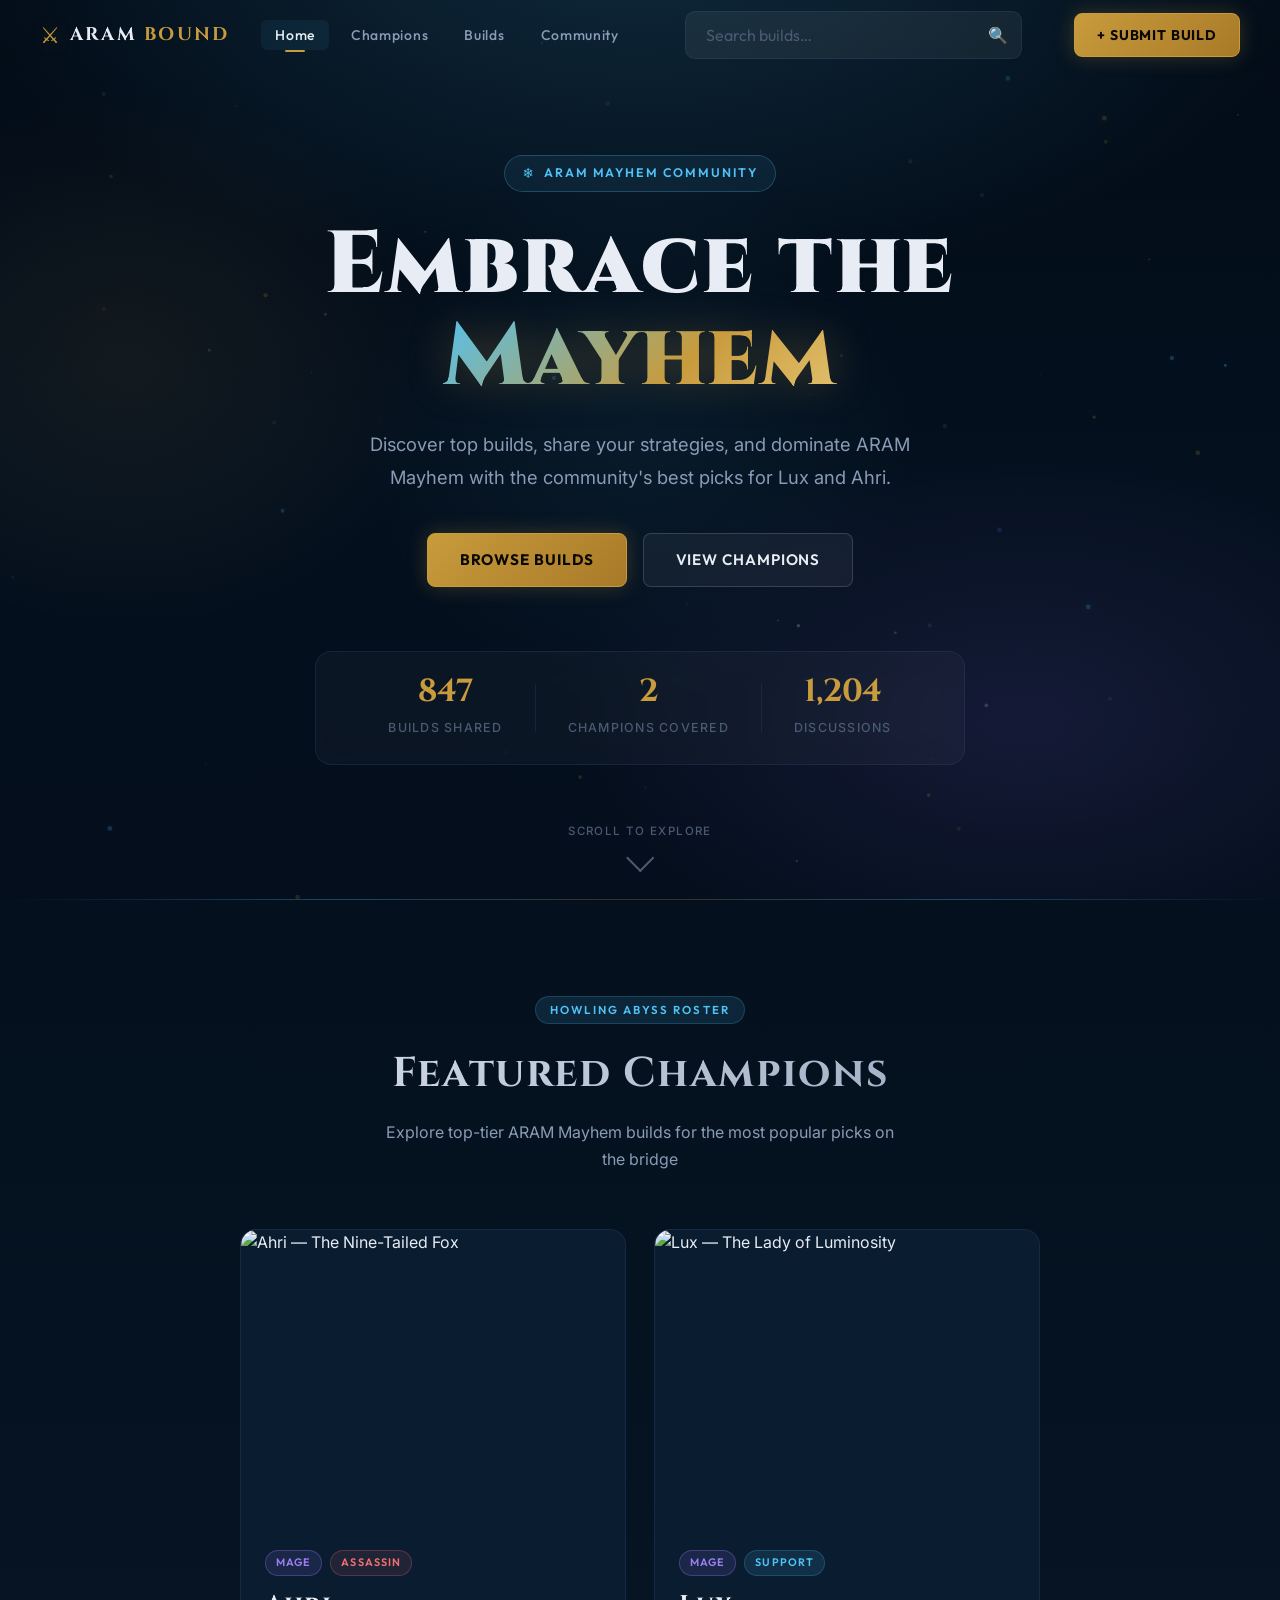
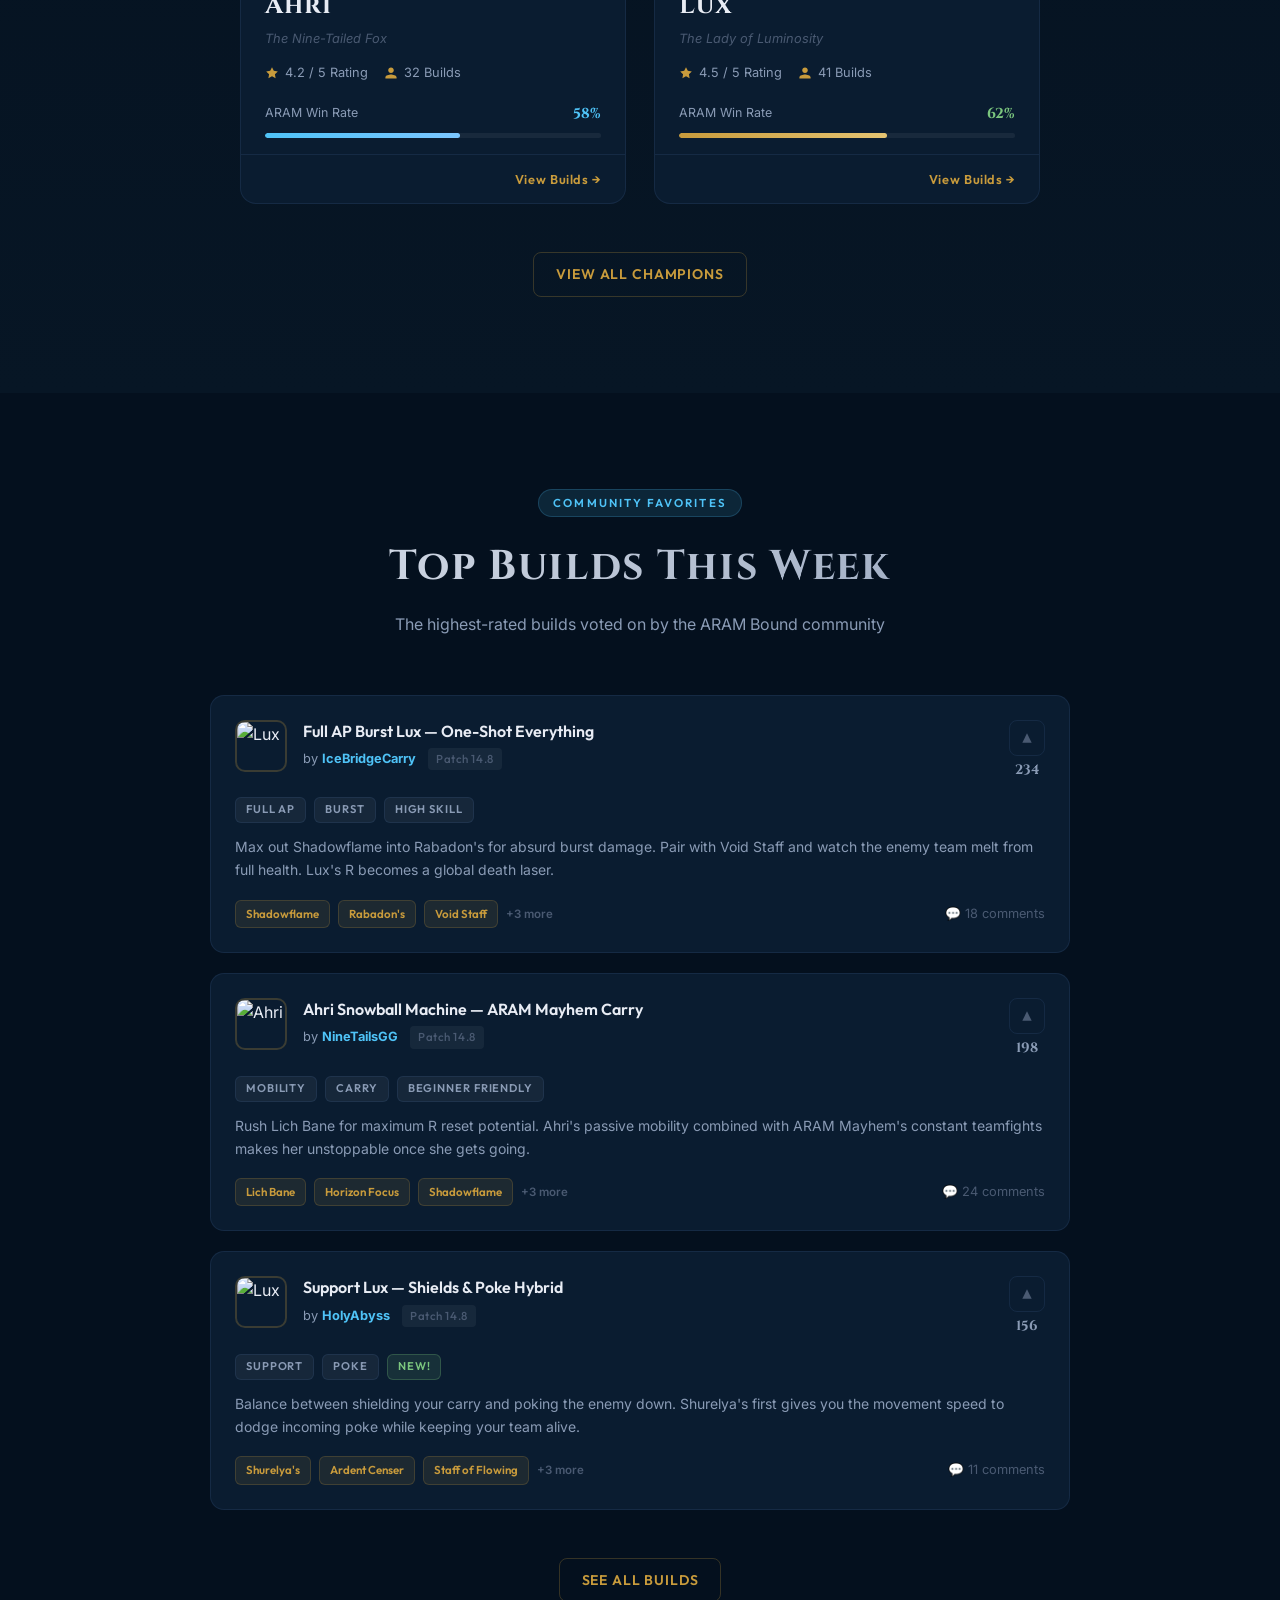
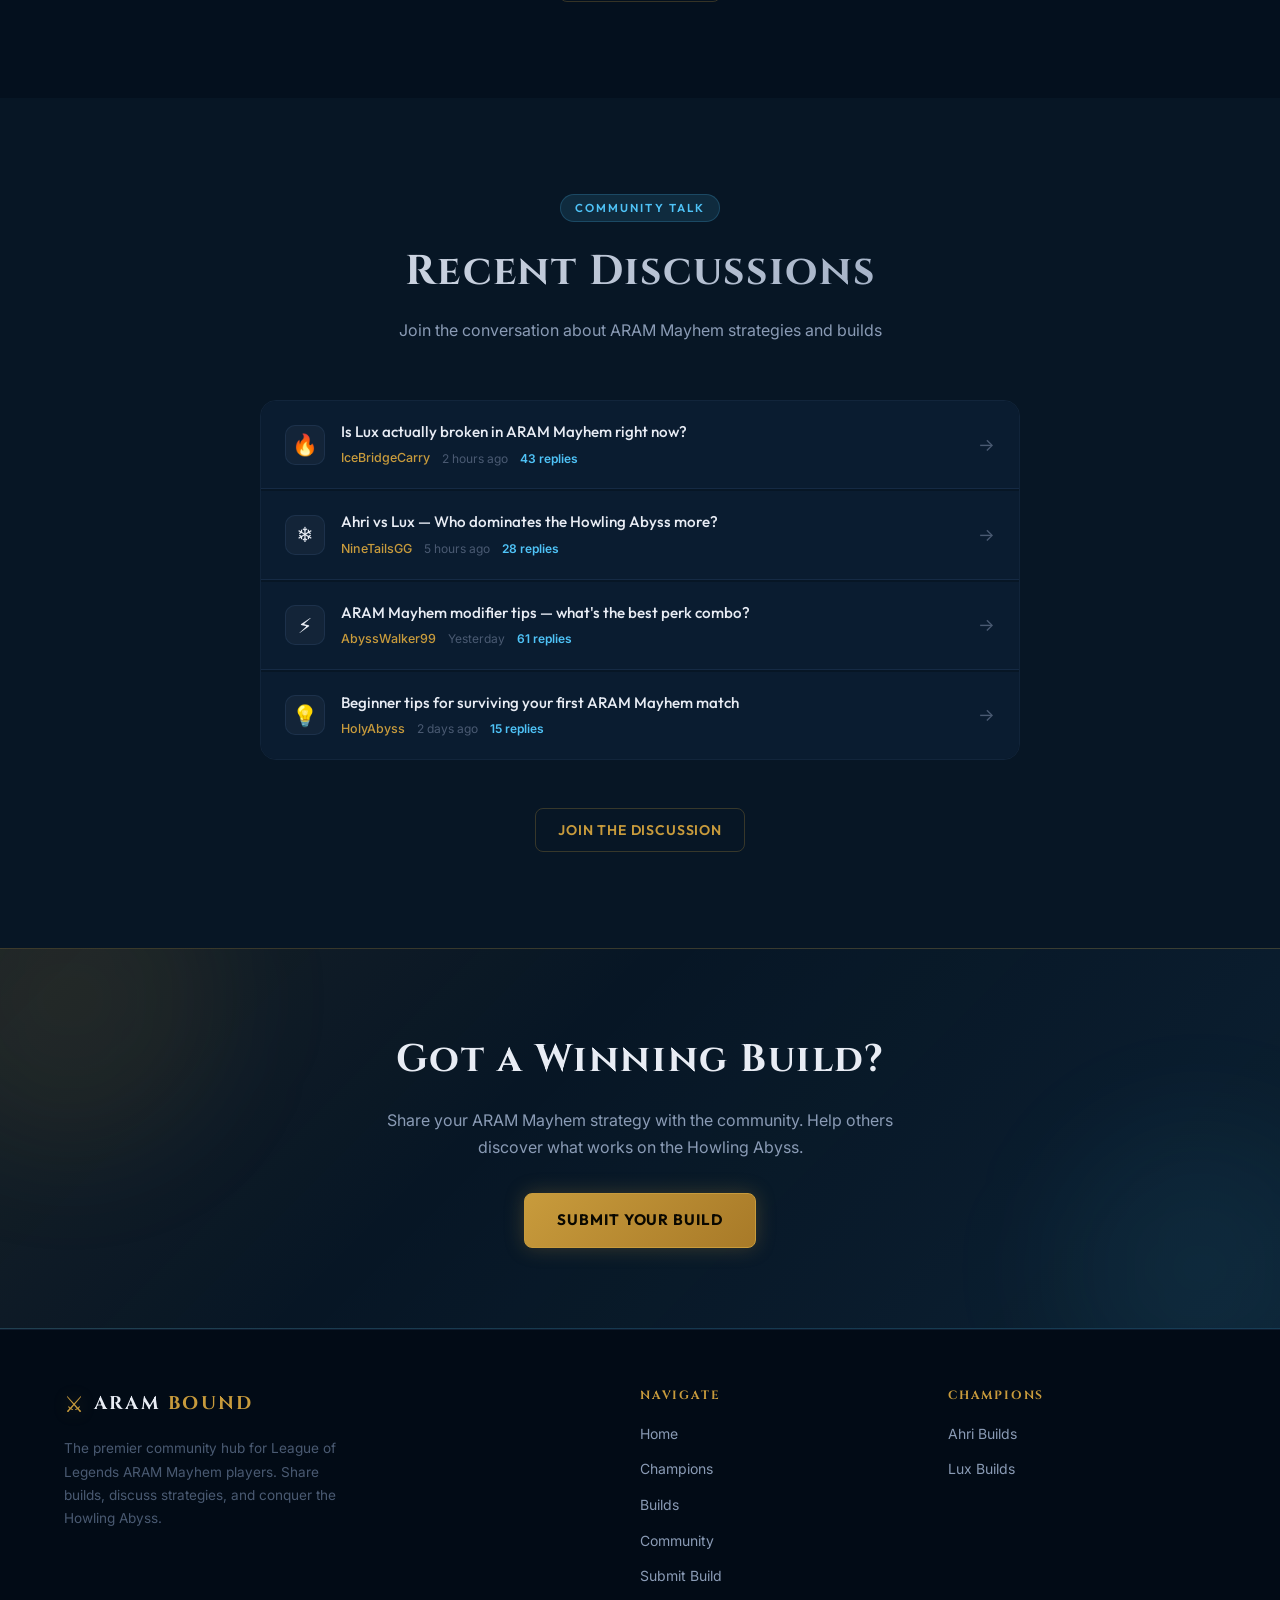
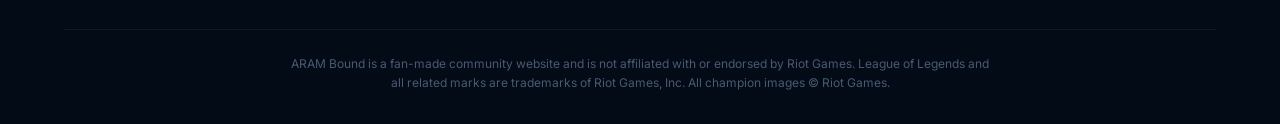
==== commit df6c77bb: "4 main pages completed adjustments needed on each page to hone in on the intent and user interface n" ====
--- a/index.html
+++ b/index.html
@@ -37,6 +37,12 @@
         <li><a href="community.html" class="nav-link" id="nav-community">Community</a></li>
       </ul>
 
+      <!-- Global search -->
+      <div class="nav-search-wrap" id="navSearchWrap">
+        <input type="search" class="nav-search-input" id="navSearch" placeholder="Search builds…" autocomplete="off" aria-label="Search all builds" />
+        <button type="button" class="nav-search-submit" id="navSearchBtn" aria-label="Search">&#x1F50D;</button>
+      </div>
+
       <!-- Actions -->
       <div class="nav-actions">
         <a href="create.html" class="btn btn-primary" id="nav-submit-btn">+ Submit Build</a>
@@ -71,8 +77,8 @@
 
       <!-- Headline -->
       <h1 class="hero-title" id="hero-title">
-        Master the<br />
-        <span class="title-accent">Howling Abyss</span>
+        Embrace the<br />
+        <span class="title-accent">Mayhem</span>
       </h1>
 
       <!-- Subtitle -->
--- a/css/style.css
+++ b/css/style.css
@@ -2261,3 +2261,1280 @@
   .augment-modal-header { padding: 18px 18px 16px; }
   .augment-name { font-size: 0.82rem; }
 }
+
+/* ============================================================
+   CHAMPION DETAIL HERO
+   ============================================================ */
+.champ-detail-hero {
+  position: relative;
+  min-height: 68vh;
+  padding-top: 70px; /* navbar offset */
+  display: flex;
+  align-items: flex-end;
+  background-size: cover;
+  background-position: center 20%;
+  background-color: var(--bg-deep); /* fallback while image loads */
+  overflow: hidden;
+}
+
+/* Layered gradient overlay for readability */
+.champ-hero-overlay {
+  position: absolute;
+  inset: 0;
+  background:
+    linear-gradient(to right, rgba(2, 11, 22, 0.95) 30%, rgba(2, 11, 22, 0.5) 65%, rgba(2, 11, 22, 0.2) 100%),
+    linear-gradient(to top, #020b16 0%, transparent 55%);
+  pointer-events: none;
+}
+
+.champ-hero-content {
+  position: relative;
+  z-index: 2;
+  width: 100%;
+  padding-bottom: 0;
+}
+
+.champ-hero-top {
+  max-width: 600px;
+  padding: 32px 0 32px;
+}
+
+.champ-detail-name {
+  font-family: var(--font-heading);
+  font-size: clamp(3rem, 7vw, 5rem);
+  font-weight: 900;
+  letter-spacing: 0.04em;
+  color: var(--text-primary);
+  line-height: 1;
+  margin: 12px 0 8px;
+  text-shadow: 0 2px 20px rgba(0, 0, 0, 0.8);
+}
+
+.champ-detail-title-text {
+  font-size: 1rem;
+  color: var(--text-secondary);
+  font-style: italic;
+  margin-bottom: 14px;
+}
+
+.champ-detail-roles {
+  display: flex;
+  gap: 8px;
+  flex-wrap: wrap;
+}
+
+/* ─── Hero Stats Row (glass bar) ───────────────────────────── */
+.champ-hero-stats-row {
+  display: flex;
+  align-items: stretch;
+  background: rgba(10, 28, 48, 0.85);
+  backdrop-filter: blur(16px);
+  -webkit-backdrop-filter: blur(16px);
+  border: 1px solid var(--border);
+  border-bottom: none;
+  border-radius: 14px 14px 0 0;
+  overflow: hidden;
+  width: fit-content;
+  max-width: 100%;
+}
+
+.hero-stat-pill {
+  display: flex;
+  flex-direction: column;
+  align-items: center;
+  justify-content: center;
+  padding: 16px 28px;
+  border-right: 1px solid var(--border);
+  gap: 4px;
+  min-width: 110px;
+}
+
+.hero-stat-pill:last-child { border-right: none; }
+
+.hero-stat-val {
+  font-family: var(--font-heading);
+  font-size: 1.5rem;
+  font-weight: 700;
+  color: var(--gold);
+  line-height: 1;
+}
+
+.hero-stat-lbl {
+  font-size: 0.68rem;
+  font-weight: 600;
+  letter-spacing: 0.12em;
+  text-transform: uppercase;
+  color: var(--text-muted);
+}
+
+/* ============================================================
+   TAB NAVIGATION
+   ============================================================ */
+.tab-nav-wrapper {
+  background: var(--bg-base);
+  border-bottom: 1px solid var(--border);
+  position: sticky;
+  top: 70px;
+  z-index: 200;
+}
+
+.tab-nav {
+  display: flex;
+  align-items: center;
+  gap: 0;
+  max-width: 1200px;
+  margin: 0 auto;
+  padding: 0 24px;
+  overflow-x: auto;
+  scrollbar-width: none;
+}
+
+.tab-nav::-webkit-scrollbar { display: none; }
+
+.tab-btn {
+  font-family: var(--font-ui);
+  font-size: 0.875rem;
+  font-weight: 600;
+  letter-spacing: 0.05em;
+  padding: 16px 24px;
+  border: none;
+  border-bottom: 2px solid transparent;
+  background: transparent;
+  color: var(--text-secondary);
+  cursor: pointer;
+  white-space: nowrap;
+  transition: color var(--transition-fast), border-color var(--transition-fast);
+  margin-bottom: -1px; /* sit on the border-bottom */
+}
+
+.tab-btn:hover {
+  color: var(--text-primary);
+}
+
+.tab-btn.active {
+  color: var(--gold);
+  border-bottom-color: var(--gold);
+}
+
+/* ─── Tab Panels ─────────────────────────────────────────── */
+.tab-content-area {
+  background: var(--bg-surface);
+  min-height: 60vh;
+}
+
+.tab-panel {
+  display: none;
+  padding: 56px 0 96px;
+}
+
+.tab-panel.active {
+  display: block;
+}
+
+/* ============================================================
+   DETAILED BUILD CARDS (Champion Detail page)
+   ============================================================ */
+.builds-detail-grid {
+  display: flex;
+  flex-direction: column;
+  gap: 24px;
+  max-width: 900px;
+  margin: 0 auto;
+}
+
+.build-detail-card {
+  background: var(--bg-card);
+  border: 1px solid var(--border);
+  border-radius: 16px;
+  overflow: hidden;
+  transition: border-color var(--transition-fast), box-shadow var(--transition-fast);
+}
+
+.build-detail-card:hover {
+  border-color: var(--border-gold);
+  box-shadow: var(--shadow-card);
+}
+
+/* Card header */
+.build-detail-header {
+  padding: 20px 24px 16px;
+  border-bottom: 1px solid var(--border);
+  display: flex;
+  align-items: flex-start;
+  gap: 16px;
+}
+
+.build-rating-stars {
+  display: flex;
+  gap: 2px;
+  margin-bottom: 4px;
+}
+
+.brs {
+  font-size: 0.7rem;
+  color: var(--text-muted);
+}
+.brs.filled { color: var(--gold); }
+
+.build-detail-title {
+  font-family: var(--font-ui);
+  font-size: 1.05rem;
+  font-weight: 700;
+  color: var(--text-primary);
+  margin-bottom: 6px;
+  line-height: 1.3;
+  flex: 1;
+}
+
+.build-detail-meta {
+  display: flex;
+  align-items: center;
+  gap: 10px;
+  flex-wrap: wrap;
+  margin-bottom: 2px;
+}
+
+/* Card body */
+.build-detail-body {
+  padding: 20px 24px;
+  display: flex;
+  flex-direction: column;
+  gap: 18px;
+}
+
+.build-description-text {
+  font-size: 0.9rem;
+  color: var(--text-secondary);
+  line-height: 1.7;
+}
+
+/* ─── Item Path ─────────────────────────────────────────── */
+.build-section-label {
+  font-size: 0.68rem;
+  font-weight: 700;
+  letter-spacing: 0.14em;
+  text-transform: uppercase;
+  color: var(--text-muted);
+  margin-bottom: 8px;
+}
+
+.item-path {
+  display: flex;
+  flex-wrap: wrap;
+  gap: 8px;
+  align-items: center;
+}
+
+.item-chip {
+  font-family: var(--font-ui);
+  font-size: 0.75rem;
+  font-weight: 600;
+  padding: 5px 12px;
+  border-radius: 8px;
+  background: rgba(200, 155, 60, 0.1);
+  border: 1px solid rgba(200, 155, 60, 0.22);
+  color: var(--gold);
+  white-space: nowrap;
+}
+
+.item-path-arrow {
+  color: var(--text-muted);
+  font-size: 0.8rem;
+}
+
+/* ─── Runes & Summoners ─────────────────────────────────── */
+.rune-summoner-row {
+  display: flex;
+  gap: 24px;
+  flex-wrap: wrap;
+}
+
+.rune-block, .summoner-block { flex: 1; min-width: 200px; }
+
+.keystone-chip {
+  display: inline-block;
+  font-family: var(--font-ui);
+  font-size: 0.78rem;
+  font-weight: 700;
+  padding: 5px 14px;
+  border-radius: 8px;
+  background: rgba(139, 108, 240, 0.15);
+  border: 1px solid rgba(139, 108, 240, 0.3);
+  color: #a78bfa;
+  margin-bottom: 8px;
+}
+
+.secondary-runes {
+  display: flex;
+  flex-wrap: wrap;
+  gap: 6px;
+}
+
+.rune-chip {
+  font-family: var(--font-ui);
+  font-size: 0.7rem;
+  font-weight: 500;
+  padding: 3px 10px;
+  border-radius: 6px;
+  background: rgba(255, 255, 255, 0.04);
+  border: 1px solid var(--border);
+  color: var(--text-secondary);
+}
+
+.summoner-chips {
+  display: flex;
+  gap: 8px;
+  flex-wrap: wrap;
+}
+
+.summoner-chip {
+  font-family: var(--font-ui);
+  font-size: 0.75rem;
+  font-weight: 600;
+  padding: 5px 14px;
+  border-radius: 8px;
+  background: rgba(79, 195, 247, 0.1);
+  border: 1px solid var(--border-ice);
+  color: var(--ice-blue);
+}
+
+/* ─── Comments ──────────────────────────────────────────── */
+.build-comments-toggle {
+  display: flex;
+  align-items: center;
+  justify-content: space-between;
+  padding: 14px 24px;
+  border-top: 1px solid var(--border);
+  cursor: pointer;
+  transition: background var(--transition-fast);
+}
+
+.build-comments-toggle:hover {
+  background: rgba(255,255,255,0.02);
+}
+
+.toggle-label {
+  font-family: var(--font-ui);
+  font-size: 0.8rem;
+  font-weight: 600;
+  color: var(--text-secondary);
+  display: flex;
+  align-items: center;
+  gap: 8px;
+}
+
+.toggle-icon {
+  font-size: 0.7rem;
+  color: var(--text-muted);
+  transition: transform var(--transition-fast);
+}
+
+.build-comments-toggle.open .toggle-icon {
+  transform: rotate(180deg);
+}
+
+.build-comments-section {
+  display: none;
+  padding: 0 24px 20px;
+  border-top: 1px solid var(--border);
+  flex-direction: column;
+  gap: 14px;
+}
+
+.build-comments-section.open {
+  display: flex;
+}
+
+.comment-item {
+  display: flex;
+  gap: 12px;
+  padding: 14px 0;
+  border-bottom: 1px solid var(--border);
+}
+
+.comment-item:last-child { border-bottom: none; }
+
+.comment-avatar {
+  width: 34px;
+  height: 34px;
+  border-radius: 50%;
+  background: linear-gradient(135deg, var(--purple), var(--ice-blue));
+  display: flex;
+  align-items: center;
+  justify-content: center;
+  font-family: var(--font-heading);
+  font-size: 0.75rem;
+  font-weight: 700;
+  color: white;
+  flex-shrink: 0;
+  text-transform: uppercase;
+}
+
+.comment-body { flex: 1; }
+
+.comment-meta {
+  display: flex;
+  align-items: center;
+  gap: 10px;
+  margin-bottom: 5px;
+  flex-wrap: wrap;
+}
+
+.comment-author {
+  font-family: var(--font-ui);
+  font-size: 0.8rem;
+  font-weight: 700;
+  color: var(--ice-blue);
+}
+
+.comment-time {
+  font-size: 0.72rem;
+  color: var(--text-muted);
+}
+
+.comment-text {
+  font-size: 0.85rem;
+  color: var(--text-secondary);
+  line-height: 1.6;
+  margin-bottom: 6px;
+}
+
+.comment-likes {
+  font-size: 0.72rem;
+  color: var(--text-muted);
+  cursor: pointer;
+  transition: color var(--transition-fast);
+}
+
+.comment-likes:hover { color: var(--gold); }
+
+/* ============================================================
+   AUGMENTS FULL TAB
+   ============================================================ */
+.augments-full-section {
+  max-width: 760px;
+  margin: 0 auto;
+}
+
+.augment-full-list {
+  display: flex;
+  flex-direction: column;
+  gap: 14px;
+}
+
+.augment-full-item {
+  background: var(--bg-card);
+  border: 1px solid var(--border);
+  border-radius: 14px;
+  padding: 18px 20px;
+  transition: border-color var(--transition-fast), transform var(--transition-fast);
+}
+
+.augment-full-item:hover {
+  border-color: rgba(192, 132, 252, 0.3);
+  transform: translateX(4px);
+}
+
+.augment-full-header {
+  display: flex;
+  align-items: center;
+  justify-content: space-between;
+  gap: 12px;
+  margin-bottom: 12px;
+}
+
+.augment-full-left {
+  display: flex;
+  align-items: center;
+  gap: 14px;
+  min-width: 0;
+  flex: 1;
+}
+
+.augment-full-rank {
+  font-family: var(--font-heading);
+  font-size: 1.4rem;
+  font-weight: 900;
+  color: var(--text-muted);
+  width: 28px;
+  text-align: center;
+  flex-shrink: 0;
+}
+
+.augment-full-rank.top { color: var(--gold); }
+
+.augment-full-name {
+  font-family: var(--font-ui);
+  font-size: 1rem;
+  font-weight: 700;
+  color: var(--text-primary);
+  margin-bottom: 3px;
+}
+
+.augment-full-desc {
+  font-size: 0.8rem;
+  color: var(--text-muted);
+  line-height: 1.4;
+}
+
+.augment-full-vote-row {
+  display: flex;
+  align-items: center;
+  justify-content: space-between;
+  gap: 12px;
+}
+
+.augment-full-bar-wrap {
+  flex: 1;
+}
+
+/* ============================================================
+   ABOUT TAB
+   ============================================================ */
+.about-content {
+  max-width: 860px;
+  margin: 0 auto;
+  display: flex;
+  flex-direction: column;
+  gap: 40px;
+}
+
+.about-overview {
+  font-size: 1rem;
+  color: var(--text-secondary);
+  line-height: 1.8;
+  padding: 20px 24px;
+  background: rgba(79, 195, 247, 0.04);
+  border: 1px solid var(--border-ice);
+  border-radius: 14px;
+  border-left: 3px solid var(--ice-blue);
+}
+
+.strength-weakness-grid {
+  display: grid;
+  grid-template-columns: 1fr 1fr;
+  gap: 24px;
+}
+
+.sw-column {
+  background: var(--bg-card);
+  border: 1px solid var(--border);
+  border-radius: 14px;
+  padding: 22px;
+}
+
+.sw-heading {
+  font-family: var(--font-heading);
+  font-size: 0.9rem;
+  font-weight: 700;
+  letter-spacing: 0.06em;
+  text-transform: uppercase;
+  margin-bottom: 14px;
+}
+
+.sw-heading--green { color: #7bc67e; }
+.sw-heading--red   { color: #f07070; }
+
+.sw-list {
+  display: flex;
+  flex-direction: column;
+  gap: 10px;
+  list-style: none;
+}
+
+.sw-list li {
+  font-size: 0.875rem;
+  color: var(--text-secondary);
+  line-height: 1.5;
+  display: flex;
+  gap: 8px;
+}
+
+.sw-list li::before {
+  content: '›';
+  color: var(--text-muted);
+  flex-shrink: 0;
+  font-weight: 700;
+}
+
+.sw-strengths .sw-list li::before { color: #7bc67e; }
+.sw-weaknesses .sw-list li::before { color: #f07070; }
+
+/* Tips */
+.tips-section {
+  background: var(--bg-card);
+  border: 1px solid var(--border-gold);
+  border-radius: 14px;
+  padding: 24px;
+}
+
+.tips-heading {
+  font-family: var(--font-heading);
+  font-size: 0.9rem;
+  font-weight: 700;
+  letter-spacing: 0.06em;
+  text-transform: uppercase;
+  color: var(--gold);
+  margin-bottom: 16px;
+}
+
+.tips-list {
+  display: flex;
+  flex-direction: column;
+  gap: 12px;
+  list-style: none;
+  counter-reset: tip-counter;
+}
+
+.tips-list li {
+  font-size: 0.9rem;
+  color: var(--text-secondary);
+  line-height: 1.6;
+  display: flex;
+  gap: 12px;
+  counter-increment: tip-counter;
+}
+
+.tips-list li::before {
+  content: counter(tip-counter);
+  font-family: var(--font-heading);
+  font-size: 0.75rem;
+  font-weight: 700;
+  color: var(--gold);
+  background: rgba(200, 155, 60, 0.12);
+  border: 1px solid var(--border-gold);
+  border-radius: 50%;
+  width: 24px;
+  height: 24px;
+  display: flex;
+  align-items: center;
+  justify-content: center;
+  flex-shrink: 0;
+  margin-top: 1px;
+}
+
+/* ============================================================
+   BUILD FILTER BAR (inside builds tab)
+   ============================================================ */
+.builds-filter-row {
+  display: flex;
+  align-items: center;
+  gap: 8px;
+  flex-wrap: wrap;
+  margin-bottom: 28px;
+  padding-bottom: 20px;
+  border-bottom: 1px solid var(--border);
+  max-width: 900px;
+  margin-left: auto;
+  margin-right: auto;
+}
+
+/* ============================================================
+   RESPONSIVE — Champion Detail Page
+   ============================================================ */
+@media (max-width: 768px) {
+  .champ-hero-stats-row {
+    width: 100%;
+  }
+
+  .hero-stat-pill {
+    padding: 12px 16px;
+    min-width: 80px;
+  }
+
+  .hero-stat-val { font-size: 1.2rem; }
+
+  .strength-weakness-grid {
+    grid-template-columns: 1fr;
+    gap: 16px;
+  }
+
+  .rune-summoner-row {
+    flex-direction: column;
+    gap: 16px;
+  }
+
+  .build-detail-header {
+    flex-wrap: wrap;
+  }
+
+  .champ-detail-name { font-size: 2.4rem; }
+  .champ-hero-top    { padding: 20px 0 20px; }
+}
+
+@media (max-width: 480px) {
+  .hero-stat-pill { min-width: 65px; padding: 10px 10px; }
+  .hero-stat-val  { font-size: 1rem; }
+  .tab-btn        { padding: 14px 16px; font-size: 0.8rem; }
+}
+
+.build-feed-card.hidden{display:none}.builds-feed-grid{display:grid;grid-template-columns:repeat(2,1fr);gap:20px}
+.hero-search-wrap{margin-top:28px;max-width:520px;margin-left:auto;margin-right:auto;position:relative}
+.hero-search-input{width:100%;padding:14px 52px 14px 20px;background:rgba(255,255,255,0.07);border:1px solid var(--border);border-radius:12px;color:var(--text-primary);font-family:var(--font-ui);font-size:.95rem;outline:none;transition:border-color var(--transition-fast),box-shadow var(--transition-fast);box-sizing:border-box}
+.hero-search-input::placeholder{color:var(--text-muted)}
+.hero-search-input:focus{border-color:var(--border-ice);background:rgba(79,195,247,0.05);box-shadow:0 0 0 3px rgba(79,195,247,0.1)}
+.hero-search-icon{position:absolute;right:16px;top:50%;transform:translateY(-50%);color:var(--text-muted);pointer-events:none;font-size:1rem}
+.builds-control-bar{background:var(--bg-base);border-bottom:1px solid var(--border);padding:0 24px;position:sticky;top:70px;z-index:150}
+.builds-control-inner{max-width:1200px;margin:0 auto;display:flex;align-items:center;gap:10px;padding:12px 0;overflow-x:auto;scrollbar-width:none}
+.builds-control-inner::-webkit-scrollbar{display:none}
+.control-divider{width:1px;height:24px;background:var(--border);flex-shrink:0}
+.sort-select{font-family:var(--font-ui);font-size:.78rem;font-weight:600;padding:7px 32px 7px 14px;border-radius:8px;border:1.5px solid var(--border);background:transparent;color:var(--text-secondary);cursor:pointer;appearance:none;-webkit-appearance:none}
+.sort-select:focus{outline:none;border-color:var(--border-gold)}
+.builds-results-bar{display:flex;align-items:center;justify-content:space-between;margin-bottom:20px;flex-wrap:wrap;gap:8px}
+.builds-results-count{font-family:var(--font-ui);font-size:.8rem;color:var(--text-muted)}
+.builds-results-count strong{color:var(--text-primary);font-weight:700}
+.feed-featured-ribbon{background:linear-gradient(90deg,var(--gold-dark),var(--gold));padding:5px 16px;font-family:var(--font-ui);font-size:.65rem;font-weight:800;letter-spacing:.18em;text-transform:uppercase;color:#020b16;display:flex;align-items:center;gap:6px}
+.feed-card-top{display:flex;align-items:center;justify-content:space-between;padding:14px 18px 10px;border-bottom:1px solid var(--border);gap:10px}
+.feed-champ-badge{display:flex;align-items:center;gap:9px}
+.feed-champ-icon{width:32px;height:32px;border-radius:8px;border:1.5px solid var(--border);object-fit:cover;flex-shrink:0}
+.feed-champ-name{font-family:var(--font-ui);font-size:.72rem;font-weight:800;letter-spacing:.12em;text-transform:uppercase;color:var(--text-primary);line-height:1.2}
+.feed-champ-roles{font-size:.65rem;color:var(--text-muted)}
+.feed-vote{display:flex;flex-direction:column;align-items:center;gap:2px;flex-shrink:0}
+.feed-vote-btn{background:transparent;border:1px solid var(--border);border-radius:6px;color:var(--text-muted);padding:4px 8px;font-size:.65rem;cursor:pointer;transition:all var(--transition-fast);line-height:1}
+.feed-vote-btn:hover,.feed-vote-btn.voted{border-color:var(--border-gold);color:var(--gold);background:rgba(200,155,60,0.1)}
+.feed-vote-count{font-family:var(--font-heading);font-size:.85rem;font-weight:700;color:var(--text-secondary)}
+.feed-card-body{padding:14px 18px 12px;flex:1;display:flex;flex-direction:column;gap:10px}
+.feed-build-title{font-family:var(--font-ui);font-size:.95rem;font-weight:700;color:var(--text-primary);line-height:1.35}
+.feed-meta-row{display:flex;align-items:center;gap:8px;flex-wrap:wrap}
+.feed-stars{display:flex;gap:1px}
+.feed-star{font-size:.62rem;color:var(--text-muted)}
+.feed-star.filled{color:var(--gold)}
+.feed-author{font-size:.75rem;color:var(--text-secondary)}
+.feed-author strong{color:var(--text-primary);font-weight:600}
+.feed-patch{font-size:.7rem;color:var(--text-muted);background:rgba(255,255,255,0.04);border:1px solid var(--border);border-radius:5px;padding:1px 7px}
+.feed-items-row{display:flex;align-items:center;gap:5px;flex-wrap:wrap}
+.feed-item-chip{font-family:var(--font-ui);font-size:.68rem;font-weight:600;padding:3px 9px;border-radius:6px;background:rgba(200,155,60,0.08);border:1px solid rgba(200,155,60,0.18);color:var(--gold);white-space:nowrap}
+.feed-item-more{font-size:.68rem;color:var(--text-muted);white-space:nowrap}
+.feed-keystone{display:inline-flex;align-items:center;gap:4px;font-size:.7rem;color:#a78bfa;font-weight:600;font-family:var(--font-ui)}
+.feed-card-footer{display:flex;align-items:center;justify-content:space-between;padding:10px 18px 14px;border-top:1px solid var(--border);gap:8px;flex-wrap:wrap}
+.feed-comments{font-size:.75rem;color:var(--text-muted);display:flex;align-items:center;gap:5px}
+.no-builds-msg{grid-column:1/-1;text-align:center;padding:64px 24px;color:var(--text-muted);font-family:var(--font-ui);font-size:.9rem}
+.submit-cta-section{background:var(--bg-base);padding:80px 0;text-align:center}
+.submit-cta-inner{max-width:560px;margin:0 auto}
+.submit-cta-icon{font-size:2.5rem;margin-bottom:16px}
+.submit-cta-title{font-family:var(--font-heading);font-size:clamp(1.6rem,3vw,2.2rem);font-weight:700;color:var(--text-primary);margin-bottom:12px}
+.submit-cta-sub{font-size:.95rem;color:var(--text-secondary);line-height:1.7;margin-bottom:28px}
+@media(max-width:900px){.builds-feed-grid{grid-template-columns:1fr}}
+@media(max-width:600px){.builds-control-inner{padding:10px 0}}
+
+/* ============================================================
+   GLOBAL NAV SEARCH BAR
+   ============================================================ */
+.nav-search-wrap {
+  position: relative;
+  flex: 1;
+  max-width: 540px;
+  min-width: 180px;
+  margin: 0 20px;
+}
+
+.nav-search-input {
+  width: 100%;
+  padding: 13px 48px 13px 20px;
+  background: rgba(255,255,255,0.06);
+  border: 1px solid var(--border);
+  border-radius: 10px;
+  color: var(--text-primary);
+  font-family: var(--font-ui);
+  font-size: 1rem;
+  outline: none;
+  transition: border-color var(--transition-fast), background var(--transition-fast), box-shadow var(--transition-fast);
+  box-sizing: border-box;
+}
+
+.nav-search-input::placeholder { color: var(--text-muted); }
+
+.nav-search-input:focus {
+  border-color: var(--border-gold);
+  background: rgba(200,155,60,0.05);
+  box-shadow: 0 0 0 3px rgba(200,155,60,0.1);
+}
+
+.nav-search-submit {
+  position: absolute;
+  right: 14px;
+  top: 50%;
+  transform: translateY(-50%);
+  background: none;
+  border: none;
+  color: var(--text-muted);
+  cursor: pointer;
+  font-size: 1rem;
+  padding: 0;
+  line-height: 1;
+  transition: color var(--transition-fast);
+}
+
+.nav-search-submit:hover { color: var(--gold); }
+
+@media (max-width: 900px) {
+  .nav-search-wrap { display: none; }
+}
+
+/* Builds page � fix champion icon size + card left alignment */
+.feed-champ-icon {
+  width: 48px !important;
+  height: 48px !important;
+  border-radius: 10px !important;
+}
+
+.feed-card-top {
+  padding: 12px 16px 10px 12px !important;
+}
+
+.feed-champ-name { font-size: 0.8rem !important; }
+.feed-champ-roles { font-size: 0.7rem !important; }
+.builds-control-inner{padding-right:24px !important}
+
+/* --- Builds Control Bar Restructure ----------------------- */
+/* Override old bar padding � outer handles it now */
+.builds-control-bar { padding: 0 !important; }
+
+/* Outer flex row: max-width centred, holds filters + sort */
+.builds-control-outer {
+  max-width: 1200px;
+  margin: 0 auto;
+  padding: 0 24px;
+  display: flex;
+  align-items: center;
+  width: 100%;
+  box-sizing: border-box;
+}
+
+/* Scrollable filter section: takes remaining space */
+.builds-control-inner {
+  flex: 1;
+  min-width: 0;
+}
+
+/* Fixed sort section: never shrinks, never clips */
+.builds-sort-wrap {
+  display: flex;
+  align-items: center;
+  gap: 10px;
+  flex-shrink: 0;
+  padding: 12px 0;
+}
+
+/* --- Spicy Vote Button ------------------------------------- */
+.feed-card-votes {
+  display: flex;
+  align-items: center;
+  gap: 10px;
+  flex-shrink: 0;
+}
+
+.feed-spicy-vote {
+  display: flex;
+  flex-direction: column;
+  align-items: center;
+  gap: 2px;
+}
+
+.feed-spicy-btn {
+  background: transparent;
+  border: 1px solid var(--border);
+  border-radius: 6px;
+  font-size: 0.8rem;
+  padding: 4px 8px;
+  cursor: pointer;
+  line-height: 1;
+  transition: background var(--transition-fast), border-color var(--transition-fast), transform 0.1s;
+}
+
+.feed-spicy-btn:hover {
+  border-color: #f97316;
+  background: rgba(249,115,22,0.12);
+  transform: scale(1.15);
+}
+
+.feed-spicy-btn.spiced {
+  border-color: #ef4444;
+  background: rgba(239,68,68,0.12);
+  animation: spice-pop 0.25s ease;
+}
+
+@keyframes spice-pop {
+  0%   { transform: scale(1); }
+  50%  { transform: scale(1.3) rotate(-10deg); }
+  100% { transform: scale(1); }
+}
+
+.feed-spicy-count {
+  font-family: var(--font-heading);
+  font-size: 0.75rem;
+  font-weight: 700;
+  color: var(--text-muted);
+  transition: color var(--transition-fast);
+}
+
+.feed-spicy-count.has-votes { color: #f97316; }
+
+/* --- Spice Level Indicator ------------------------------ */
+.feed-spice-level {
+  font-size: 0.58rem;
+  line-height: 1;
+  text-align: center;
+  letter-spacing: -1px;
+  min-height: 12px;
+  transition: opacity 0.2s;
+}
+
+.feed-spice-level:empty { opacity: 0; }
+
+.feed-spice-level:not(:empty) {
+  animation: spice-fade-in 0.3s ease;
+}
+
+@keyframes spice-fade-in {
+  from { opacity: 0; transform: scale(0.8); }
+  to   { opacity: 1; transform: scale(1); }
+}
+
+/* ============================================================
+   COMMUNITY PAGE
+   ============================================================ */
+.community-stats-bar {
+  display: flex;
+  align-items: center;
+  justify-content: center;
+  gap: 32px;
+  padding: 18px 24px;
+  background: rgba(255,255,255,0.03);
+  border-bottom: 1px solid var(--border);
+  flex-wrap: wrap;
+}
+.comm-stat { text-align: center; }
+.comm-stat-num {
+  font-family: var(--font-heading);
+  font-size: 1.2rem;
+  font-weight: 700;
+  color: var(--gold);
+  display: block;
+}
+.comm-stat-label { font-size: 0.7rem; color: var(--text-muted); font-family: var(--font-ui); letter-spacing: .06em; }
+
+/* Thread list */
+.thread-list { display: flex; flex-direction: column; gap: 0; }
+.thread-card {
+  display: flex;
+  align-items: stretch;
+  gap: 0;
+  background: var(--bg-card);
+  border: 1px solid var(--border);
+  border-top: none;
+  transition: background var(--transition-fast), border-color var(--transition-fast);
+  cursor: pointer;
+  text-decoration: none;
+  color: inherit;
+}
+.thread-card:first-child { border-top: 1px solid var(--border); border-radius: 12px 12px 0 0; }
+.thread-card:last-child  { border-radius: 0 0 12px 12px; }
+.thread-card:only-child  { border-radius: 12px; border-top: 1px solid var(--border); }
+.thread-card:hover { background: var(--bg-surface); border-color: var(--border-gold); z-index: 1; position: relative; }
+
+/* Category side stripe */
+.thread-stripe {
+  width: 4px;
+  flex-shrink: 0;
+  border-radius: 0;
+}
+.thread-stripe.cat-general   { background: var(--ice); }
+.thread-stripe.cat-meta       { background: var(--gold); }
+.thread-stripe.cat-champion   { background: #a78bfa; }
+.thread-stripe.cat-humor      { background: #34d399; }
+.thread-card:first-child .thread-stripe { border-radius: 12px 0 0 0; }
+.thread-card:last-child  .thread-stripe { border-radius: 0 0 0 12px; }
+
+/* Thread inner layout */
+.thread-inner {
+  display: flex;
+  align-items: center;
+  gap: 16px;
+  padding: 16px 20px;
+  flex: 1;
+  min-width: 0;
+}
+.thread-avatar {
+  width: 40px;
+  height: 40px;
+  border-radius: 10px;
+  background: var(--bg-surface);
+  border: 1px solid var(--border);
+  font-size: 1.2rem;
+  display: flex;
+  align-items: center;
+  justify-content: center;
+  flex-shrink: 0;
+}
+.thread-body { flex: 1; min-width: 0; }
+.thread-title-row { display: flex; align-items: center; gap: 8px; flex-wrap: wrap; margin-bottom: 5px; }
+.thread-title {
+  font-family: var(--font-ui);
+  font-size: .92rem;
+  font-weight: 700;
+  color: var(--text-primary);
+  line-height: 1.35;
+  white-space: nowrap;
+  overflow: hidden;
+  text-overflow: ellipsis;
+  max-width: 560px;
+}
+.thread-pin  { font-size: .65rem; color: var(--text-muted); }
+.thread-hot  { font-size: .65rem; color: #f97316; font-weight: 700; font-family: var(--font-ui); }
+.thread-cat-badge {
+  font-family: var(--font-ui);
+  font-size: .62rem;
+  font-weight: 700;
+  letter-spacing: .1em;
+  text-transform: uppercase;
+  padding: 2px 8px;
+  border-radius: 20px;
+  flex-shrink: 0;
+}
+.cat-badge-general  { background: rgba(79,195,247,0.12);  color: var(--ice); border: 1px solid rgba(79,195,247,0.2); }
+.cat-badge-meta     { background: rgba(200,155,60,0.12);  color: var(--gold); border: 1px solid rgba(200,155,60,0.2); }
+.cat-badge-champion { background: rgba(167,139,250,0.12); color: #a78bfa; border: 1px solid rgba(167,139,250,0.2); }
+.cat-badge-humor    { background: rgba(52,211,153,0.12);  color: #34d399; border: 1px solid rgba(52,211,153,0.2); }
+
+.thread-meta { display: flex; align-items: center; gap: 10px; font-size: .72rem; color: var(--text-muted); flex-wrap: wrap; }
+.thread-meta-author strong { color: var(--text-secondary); font-weight: 600; }
+.thread-meta-sep { opacity: .3; }
+
+.thread-stats {
+  display: flex;
+  flex-direction: column;
+  align-items: flex-end;
+  gap: 6px;
+  flex-shrink: 0;
+  min-width: 80px;
+}
+.thread-replies {
+  font-family: var(--font-heading);
+  font-size: 1.1rem;
+  font-weight: 700;
+  color: var(--text-primary);
+  line-height: 1;
+}
+.thread-replies-label { font-size: .62rem; color: var(--text-muted); font-family: var(--font-ui); }
+.thread-views { font-size: .68rem; color: var(--text-muted); }
+
+/* New thread CTA bar */
+.community-cta-bar {
+  display: flex;
+  align-items: center;
+  justify-content: space-between;
+  margin-bottom: 20px;
+  flex-wrap: wrap;
+  gap: 10px;
+}
+.community-thread-count { font-size: .8rem; color: var(--text-muted); font-family: var(--font-ui); }
+.community-thread-count strong { color: var(--text-primary); }
+
+@media (max-width: 640px) {
+  .thread-stats { display: none; }
+  .thread-title { white-space: normal; max-width: 100%; }
+}
+
+/* ============================================================
+   COMMUNITY PAGE � EXPANDED LAYOUT OVERRIDES
+   ============================================================ */
+
+/* Reduce hero top padding for community page */
+.page-hero {
+  padding: 48px 24px 52px !important;
+}
+
+/* Widen the thread section � use full available width */
+#community-threads {
+  padding: 16px 0 64px !important;
+}
+
+#community-threads .container {
+  max-width: 1560px !important;
+  padding: 0 20px !important;
+}
+
+/* Pull New Thread CTA bar up tighter to filter */
+.community-cta-bar {
+  margin-top: -4px !important;
+  margin-bottom: 12px !important;
+  padding-bottom: 0 !important;
+}
+
+/* Thread cards � bigger, more imposing */
+.thread-inner {
+  padding: 22px 32px !important;
+  gap: 20px !important;
+  min-height: 82px;
+}
+
+/* Much larger avatars / user icons */
+.thread-avatar {
+  width: 58px !important;
+  height: 58px !important;
+  border-radius: 12px !important;
+  font-size: 1.65rem !important;
+  flex-shrink: 0 !important;
+}
+
+/* Larger thread title */
+.thread-title {
+  font-size: 1.08rem !important;
+  font-weight: 800 !important;
+  max-width: 900px !important;
+  letter-spacing: -0.01em;
+}
+
+/* Larger title-row gap */
+.thread-title-row {
+  gap: 10px !important;
+  margin-bottom: 8px !important;
+}
+
+/* Bigger meta text */
+.thread-meta {
+  font-size: 0.77rem !important;
+  gap: 12px !important;
+}
+
+/* Bigger reply count */
+.thread-replies {
+  font-size: 1.4rem !important;
+}
+.thread-replies-label {
+  font-size: 0.68rem !important;
+}
+
+/* Thicker category stripe */
+.thread-stripe {
+  width: 6px !important;
+}
+
+/* Wider stats bar */
+.community-stats-bar {
+  padding: 14px 32px !important;
+  gap: 48px !important;
+}
+
+/* Widen filter bar content for community */
+#filter-bar-wrapper {
+  padding: 0 !important;
+}
+
+#filterBar {
+  max-width: 1560px !important;
+  margin: 0 auto !important;
+  padding: 10px 20px !important;
+  justify-content: flex-start !important;
+}
+
+/* ============================================================
+   CHAMPION DROPDOWN
+   ============================================================ */
+.champ-dropdown { position: relative; flex-shrink: 0; }
+
+.champ-dropdown-btn {
+  display: flex;
+  align-items: center;
+  gap: 8px;
+  background: transparent;
+  border: 1px solid var(--border-gold);
+  border-radius: 8px;
+  padding: 6px 12px;
+  color: var(--text-primary);
+  font-family: var(--font-ui);
+  font-size: 0.82rem;
+  font-weight: 700;
+  cursor: pointer;
+  white-space: nowrap;
+  transition: background var(--transition-fast), border-color var(--transition-fast);
+}
+
+.champ-dropdown-btn:hover { background: rgba(200,155,60,0.1); }
+.champ-dropdown.open .champ-dropdown-btn { background: rgba(200,155,60,0.12); border-color: var(--gold); }
+
+.champ-dd-icon { display: flex; align-items: center; line-height: 1; }
+.champ-dd-arrow { color: var(--text-muted); font-size: 0.7rem; margin-left: 2px; transition: transform 0.2s; }
+.champ-dropdown.open .champ-dd-arrow { transform: rotate(180deg); }
+
+.champ-dropdown-list {
+  display: none;
+  position: absolute;
+  top: calc(100% + 6px);
+  left: 0;
+  background: var(--bg-card);
+  border: 1px solid var(--border-gold);
+  border-radius: 10px;
+  box-shadow: 0 12px 32px rgba(0,0,0,0.55);
+  min-width: 190px;
+  padding: 6px;
+  list-style: none;
+  z-index: 400;
+}
+.champ-dropdown.open .champ-dropdown-list { display: block; animation: dd-fade 0.15s ease; }
+
+@keyframes dd-fade {
+  from { opacity: 0; transform: translateY(-4px); }
+  to   { opacity: 1; transform: translateY(0); }
+}
+
+.champ-dropdown-item {
+  display: flex;
+  align-items: center;
+  gap: 10px;
+  padding: 9px 11px;
+  border-radius: 7px;
+  cursor: pointer;
+  font-family: var(--font-ui);
+  font-size: 0.84rem;
+  font-weight: 600;
+  color: var(--text-primary);
+  transition: background var(--transition-fast);
+}
+.champ-dropdown-item:hover  { background: rgba(255,255,255,0.07); }
+.champ-dropdown-item.active { background: rgba(200,155,60,0.12); color: var(--gold); }
+
+.champ-dropdown-item img {
+  width: 28px;
+  height: 28px;
+  border-radius: 6px;
+  object-fit: cover;
+  flex-shrink: 0;
+}
+.champ-dropdown-item .filter-count { margin-left: auto; }
+
+/* ============================================================
+   PLAYSTYLE HORIZONTAL SCROLL STRIP
+   ============================================================ */
+.playstyle-scroll-wrap {
+  flex: 1;
+  min-width: 0;
+  overflow: hidden;
+  position: relative;
+}
+
+.playstyle-scroll {
+  display: flex;
+  align-items: center;
+  gap: 5px;
+  overflow-x: auto;
+  padding: 3px 0 5px;
+  scroll-behavior: smooth;
+  -webkit-overflow-scrolling: touch;
+  scrollbar-width: thin;
+  scrollbar-color: rgba(200,155,60,0.4) transparent;
+}
+
+.playstyle-scroll::-webkit-scrollbar { height: 3px; }
+.playstyle-scroll::-webkit-scrollbar-track { background: transparent; }
+.playstyle-scroll::-webkit-scrollbar-thumb { background: rgba(200,155,60,0.4); border-radius: 2px; }
+
+/* Smaller playstyle pill buttons */
+.filter-btn-sm {
+  font-size: 0.73rem !important;
+  padding: 5px 11px !important;
+  white-space: nowrap;
+  flex-shrink: 0;
+  line-height: 1.3;
+}
